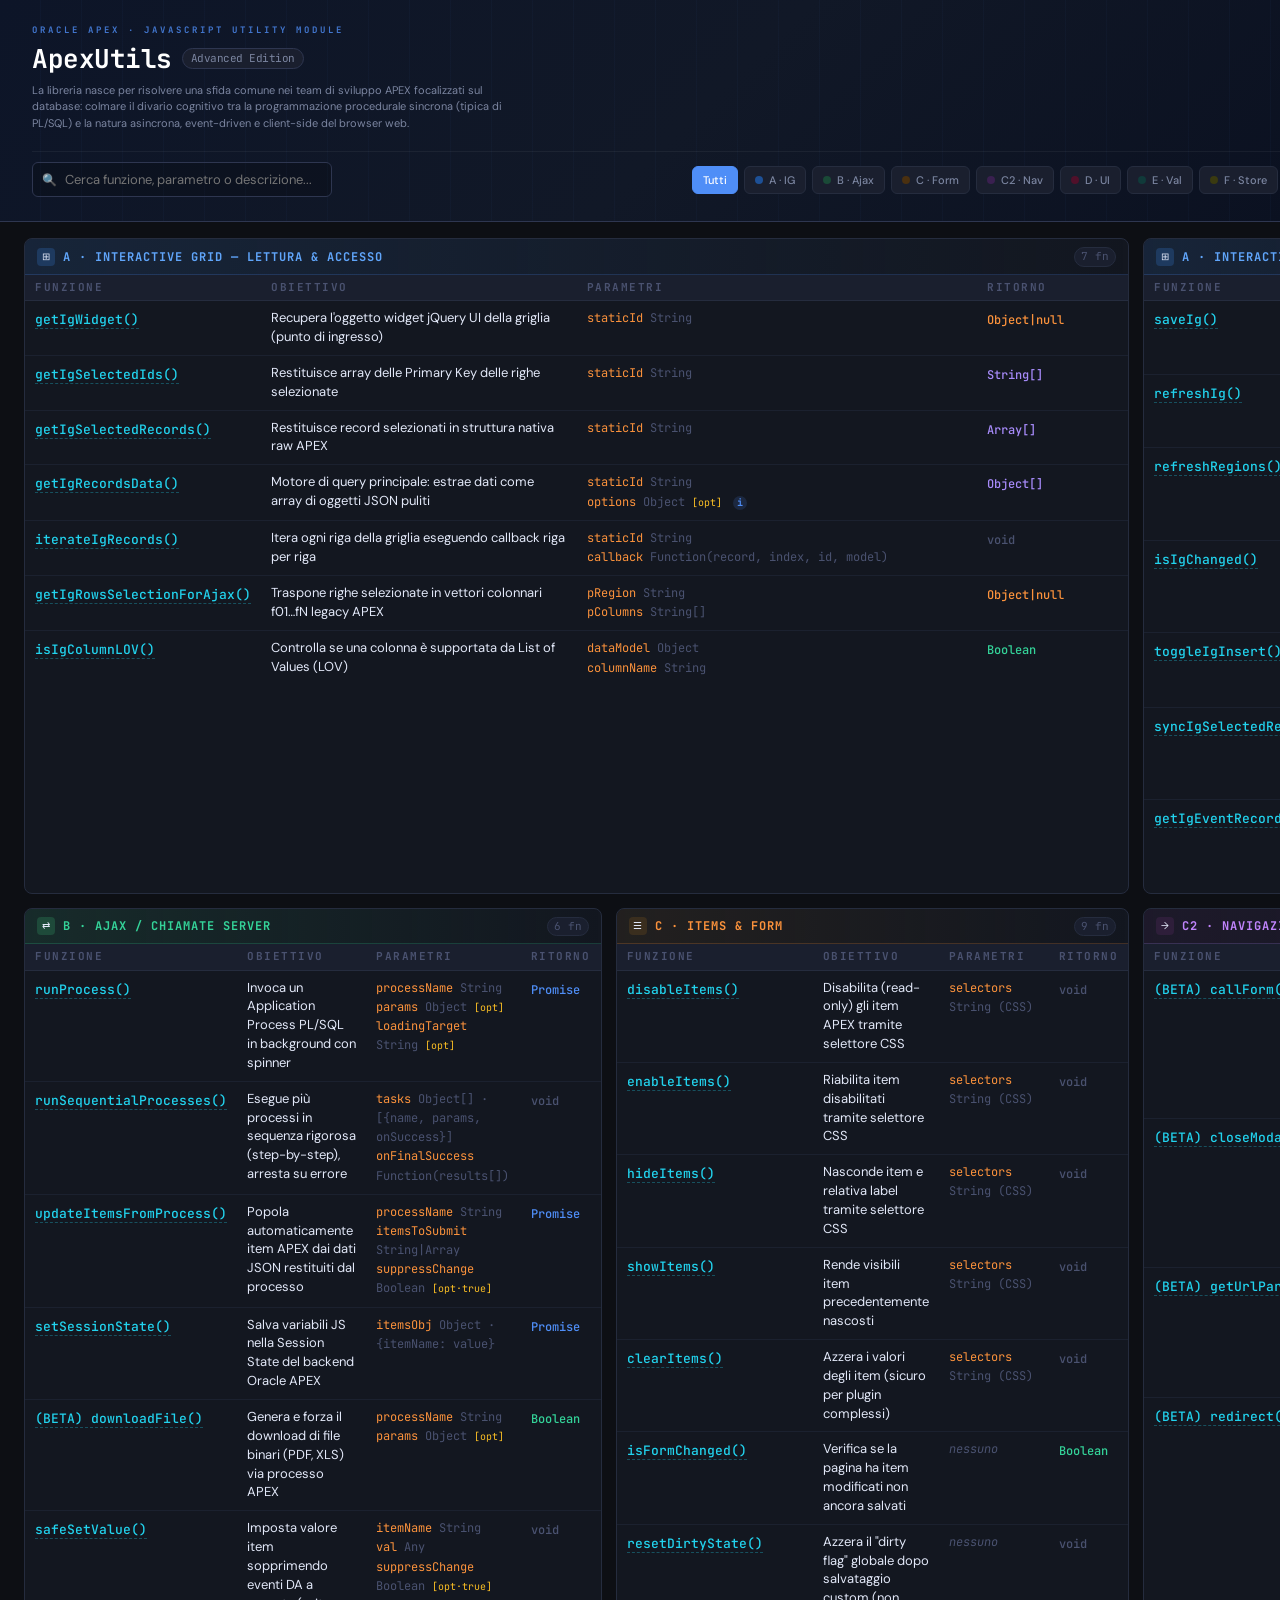
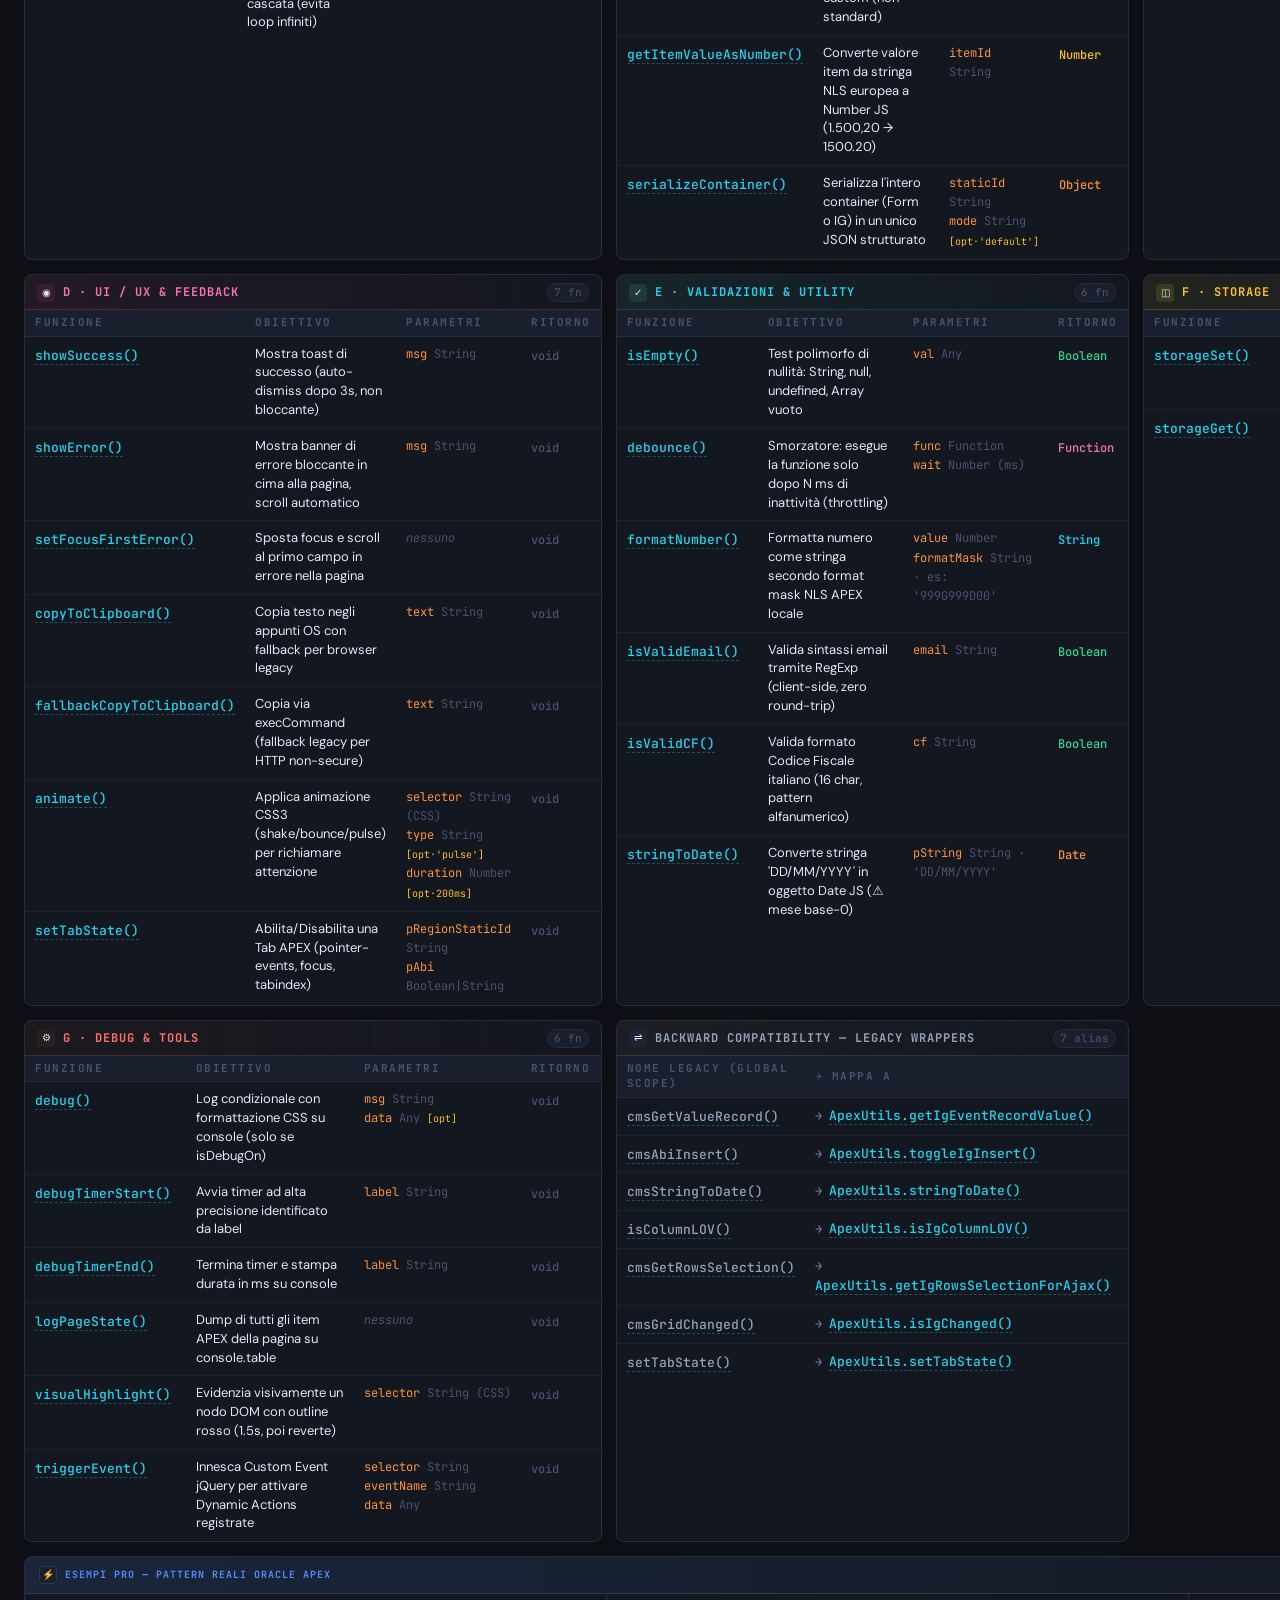
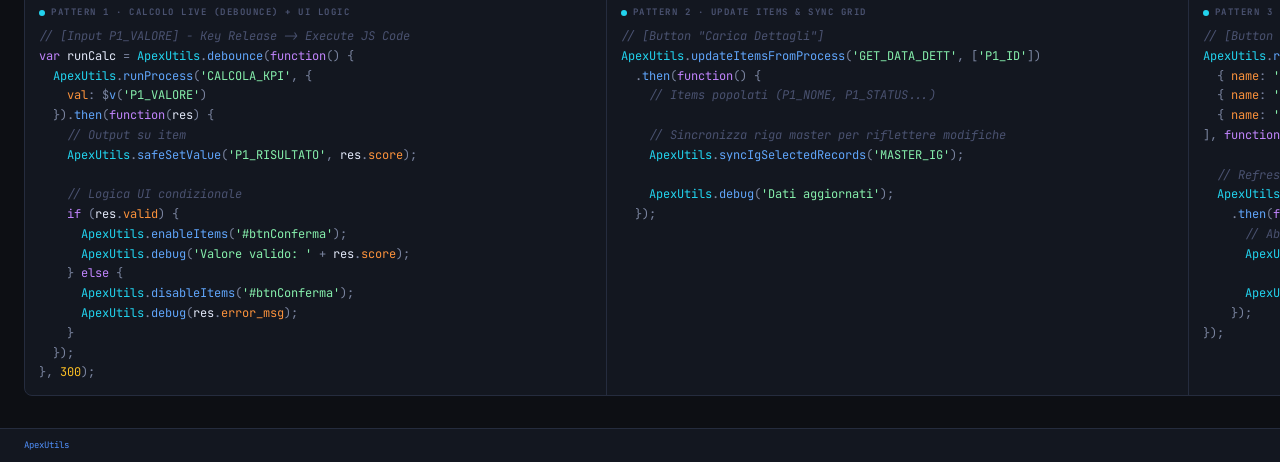
==== index.html @ 7647464e "pubblica" ====
<!doctype html>
<html lang="it">
  <head>
    <meta charset="UTF-8" />
    <meta name="viewport" content="width=device-width, initial-scale=1.0" />
    <title>ApexUtils — Developer Cheat Sheet</title>
    <link href="https://fonts.googleapis.com/css2?family=JetBrains+Mono:wght@300;400;500;700&family=DM+Sans:wght@300;400;500;700&display=swap" rel="stylesheet" />
    <link rel="stylesheet" href="ApexUtils_CheatSheet.css" />
    <script src="ApexUtils_CheatSheet.js" defer></script>
  </head>
  <body>
    <!-- ── HEADER ──────────────────────────────────────────────────── -->
    <header>
      <div class="header-top">
        <div class="header-left">
          <div class="header-badge">Oracle APEX · JavaScript Utility Module</div>
          <h1>
            ApexUtils
            <span class="ver">Advanced Edition</span>
          </h1>
          <p class="header-desc">
            La libreria nasce per risolvere una sfida comune nei team di sviluppo APEX focalizzati sul database: colmare il divario cognitivo tra la programmazione procedurale sincrona (tipica di PL/SQL) e la natura asincrona, event-driven e
            client-side del browser web.
          </p>
        </div>
      </div>

      <div class="header-controls">
        <div class="search-box">
          <span class="search-icon-symbol">🔍</span>
          <input type="text" id="searchInput" class="search-input" placeholder="Cerca funzione, parametro o descrizione..." />
        </div>

        <div class="section-legend">
          <button type="button" class="legend-item active" data-filter="all">Tutti</button>
          <button type="button" class="legend-item" data-filter="ig">
            <div class="legend-dot" style="background: #1d5096"></div>
            A · IG
          </button>
          <button type="button" class="legend-item" data-filter="ajax">
            <div class="legend-dot" style="background: #1a4a37"></div>
            B · Ajax
          </button>
          <button type="button" class="legend-item" data-filter="form">
            <div class="legend-dot" style="background: #4a3010"></div>
            C · Form
          </button>
          <button type="button" class="legend-item" data-filter="nav">
            <div class="legend-dot" style="background: #3a2050"></div>
            C2 · Nav
          </button>
          <button type="button" class="legend-item" data-filter="ui">
            <div class="legend-dot" style="background: #50102a"></div>
            D · UI
          </button>
          <button type="button" class="legend-item" data-filter="val">
            <div class="legend-dot" style="background: #103a3a"></div>
            E · Val
          </button>
          <button type="button" class="legend-item" data-filter="store">
            <div class="legend-dot" style="background: #3a3a10"></div>
            F · Store
          </button>
          <button type="button" class="legend-item" data-filter="debug">
            <div class="legend-dot" style="background: #3a1515"></div>
            G · Debug
          </button>
        </div>
      </div>
    </header>

    <!-- ── CHEAT SHEET GRID ─────────────────────────────────────────── -->
    <div class="sheet">
      <!-- ──────────────────────────────────────────────────────────── -->
      <!-- SEZIONE A: INTERACTIVE GRID                                  -->
      <!-- ──────────────────────────────────────────────────────────── -->
      <div class="section wide ig">
        <div class="section-header">
          <div class="section-icon">⊞</div>
          <span class="section-title">A · Interactive Grid — Lettura &amp; Accesso</span>
          <span class="section-count">7 fn</span>
        </div>
        <table>
          <thead>
            <tr>
              <th style="width: 18%">Funzione</th>
              <th style="width: 30%">Obiettivo</th>
              <th style="width: 38%">Parametri</th>
              <th style="width: 14%">Ritorno</th>
            </tr>
          </thead>
          <tbody>
            <tr>
              <td><span class="fn">getIgWidget()</span></td>
              <td class="fn-desc">Recupera l'oggetto widget jQuery UI della griglia (punto di ingresso)</td>
              <td class="params"><span class="param-name">staticId</span> <span class="param-type">String</span></td>
              <td><span class="ret ret-obj">Object|null</span></td>
            </tr>
            <tr>
              <td><span class="fn">getIgSelectedIds()</span></td>
              <td class="fn-desc">Restituisce array delle Primary Key delle righe selezionate</td>
              <td class="params"><span class="param-name">staticId</span> <span class="param-type">String</span></td>
              <td><span class="ret ret-arr">String[]</span></td>
            </tr>
            <tr>
              <td><span class="fn">getIgSelectedRecords()</span></td>
              <td class="fn-desc">Restituisce record selezionati in struttura nativa raw APEX</td>
              <td class="params"><span class="param-name">staticId</span> <span class="param-type">String</span></td>
              <td><span class="ret ret-arr">Array[]</span></td>
            </tr>
            <tr>
              <td><span class="fn">getIgRecordsData()</span></td>
              <td class="fn-desc">Motore di query principale: estrae dati come array di oggetti JSON puliti</td>
              <td class="params">
                <span class="param-name">staticId</span> <span class="param-type">String</span><br />
                <span class="param-name">options</span> <span class="param-type">Object</span> <span class="param-opt">[opt]</span>
                <span class="tooltip-trigger">
                  <span class="tooltip-icon">i</span>
                  <div class="tooltip-content">
                    <strong style="color: var(--text); font-size: 11px; display: block; margin-bottom: 6px">Struttura Oggetto Options:</strong>
                    <ul style="list-style: none; margin: 0; padding: 0; color: var(--text-muted); font-size: 11px; line-height: 1.5">
                      <li>• <code style="color: var(--accent-orange)">mode</code>: 'all' | 'selected' | 'modified'</li>
                      <li>• <code style="color: var(--accent-orange)">columns</code>: Array colonne da estrarre</li>
                      <li>• <code style="color: var(--accent-orange)">startIndex</code>: Indice di partenza (solo mode 'all')</li>
                      <li>• <code style="color: var(--accent-orange)">raw</code>: <span style="color: var(--accent-purple)">true</span> per record nativi, <span style="color: var(--accent-purple)">false</span> per oggetti JS</li>
                      <li>• <code style="color: var(--accent-orange)">filter</code>: Funzione di callback per filtro custom</li>
                    </ul>
                  </div>
                </span>
              </td>
              <td><span class="ret ret-arr">Object[]</span></td>
            </tr>
            <tr>
              <td><span class="fn">iterateIgRecords()</span></td>
              <td class="fn-desc">Itera ogni riga della griglia eseguendo callback riga per riga</td>
              <td class="params">
                <span class="param-name">staticId</span> <span class="param-type">String</span><br />
                <span class="param-name">callback</span> <span class="param-type">Function(record, index, id, model)</span>
              </td>
              <td><span class="ret ret-void">void</span></td>
            </tr>
            <tr>
              <td><span class="fn">getIgRowsSelectionForAjax()</span></td>
              <td class="fn-desc">Traspone righe selezionate in vettori colonnari f01…fN legacy APEX</td>
              <td class="params">
                <span class="param-name">pRegion</span> <span class="param-type">String</span><br />
                <span class="param-name">pColumns</span> <span class="param-type">String[]</span>
              </td>
              <td><span class="ret ret-obj">Object|null</span></td>
            </tr>
            <tr>
              <td><span class="fn">isIgColumnLOV()</span></td>
              <td class="fn-desc">Controlla se una colonna è supportata da List of Values (LOV)</td>
              <td class="params">
                <span class="param-name">dataModel</span> <span class="param-type">Object</span><br />
                <span class="param-name">columnName</span> <span class="param-type">String</span>
              </td>
              <td><span class="ret ret-bool">Boolean</span></td>
            </tr>
          </tbody>
        </table>
      </div>

      <!-- IG: Controllo & Stato -->
      <div class="section ig">
        <div class="section-header">
          <div class="section-icon">⊞</div>
          <span class="section-title">A · Interactive Grid — Stato &amp; Controllo</span>
          <span class="section-count">7 fn</span>
        </div>
        <table>
          <thead>
            <tr>
              <th style="width: 26%">Funzione</th>
              <th style="width: 30%">Obiettivo</th>
              <th style="width: 30%">Parametri</th>
              <th style="width: 14%">Ritorno</th>
            </tr>
          </thead>
          <tbody>
            <tr>
              <td><span class="fn">saveIg()</span></td>
              <td class="fn-desc">Forza il salvataggio nativo (COMMIT) della griglia verso il DB</td>
              <td class="params"><span class="param-name">staticId</span> <span class="param-type">String</span></td>
              <td><span class="ret ret-void">void</span></td>
            </tr>
            <tr>
              <td><span class="fn">refreshIg()</span></td>
              <td class="fn-desc">Invalida cache e forza requery dal database per una IG</td>
              <td class="params"><span class="param-name">staticId</span> <span class="param-type">String</span></td>
              <td><span class="ret ret-void">void</span></td>
            </tr>
            <tr>
              <td><span class="fn">refreshRegions()</span></td>
              <td class="fn-desc">Aggiorna più regioni con delay scaglionato (200ms) tramite Promise</td>
              <td class="params"><span class="param-name">idArray</span> <span class="param-type">String[]</span></td>
              <td><span class="ret ret-promise">Promise</span></td>
            </tr>
            <tr>
              <td><span class="fn">isIgChanged()</span></td>
              <td class="fn-desc">Verifica se esistono modifiche DML non salvate nella cache locale</td>
              <td class="params"><span class="param-name">pRegion</span> <span class="param-type">String</span></td>
              <td><span class="ret ret-bool">Boolean</span></td>
            </tr>
            <tr>
              <td><span class="fn">toggleIgInsert()</span></td>
              <td class="fn-desc">Abilita/Disabilita i privilegi di inserimento righe a runtime</td>
              <td class="params">
                <span class="param-name">pRegion</span> <span class="param-type">String</span><br />
                <span class="param-name">pAbi</span> <span class="param-type">Boolean|String</span><br />
                <span class="param-name">pTree</span> <span class="param-type">Boolean</span> <span class="param-opt">[opt]</span>
              </td>
              <td><span class="ret ret-void">void</span></td>
            </tr>
            <tr>
              <td><span class="fn">syncIgSelectedRecords()</span></td>
              <td class="fn-desc">Risincronizza chirurgicamente record selezionati dal DB senza full refresh</td>
              <td class="params">
                <span class="param-name">staticId</span> <span class="param-type">String</span><br />
                <span class="param-name">pRecords</span> <span class="param-type">Array</span> <span class="param-opt">[opt]</span>
              </td>
              <td><span class="ret ret-void">void</span></td>
            </tr>
            <tr>
              <td><span class="fn">getIgEventRecordValue()</span></td>
              <td class="fn-desc">Estrae valore scalare sicuro da evento IG, gestendo LOV e null</td>
              <td class="params">
                <span class="param-name">pThis</span> <span class="param-type">Object</span><br />
                <span class="param-name">pColumn</span> <span class="param-type">String</span><br />
                <span class="param-name">pOnlyCode</span> <span class="param-type">Boolean</span> <span class="param-opt">[opt·true]</span>
              </td>
              <td><span class="ret ret-str">String</span></td>
            </tr>
          </tbody>
        </table>
      </div>

      <!-- ──────────────────────────────────────────────────────────── -->
      <!-- SEZIONE B: AJAX / SERVER                                     -->
      <!-- ──────────────────────────────────────────────────────────── -->
      <div class="section ajax">
        <div class="section-header">
          <div class="section-icon">⇄</div>
          <span class="section-title">B · AJAX / Chiamate Server</span>
          <span class="section-count">6 fn</span>
        </div>
        <table>
          <thead>
            <tr>
              <th style="width: 26%">Funzione</th>
              <th style="width: 30%">Obiettivo</th>
              <th style="width: 30%">Parametri</th>
              <th style="width: 14%">Ritorno</th>
            </tr>
          </thead>
          <tbody>
            <tr>
              <td><span class="fn">runProcess()</span></td>
              <td class="fn-desc">Invoca un Application Process PL/SQL in background con spinner</td>
              <td class="params">
                <span class="param-name">processName</span> <span class="param-type">String</span><br />
                <span class="param-name">params</span> <span class="param-type">Object</span> <span class="param-opt">[opt]</span><br />
                <span class="param-name">loadingTarget</span> <span class="param-type">String</span> <span class="param-opt">[opt]</span>
              </td>
              <td><span class="ret ret-promise">Promise</span></td>
            </tr>
            <tr>
              <td><span class="fn">runSequentialProcesses()</span></td>
              <td class="fn-desc">Esegue più processi in sequenza rigorosa (step-by-step), arresta su errore</td>
              <td class="params">
                <span class="param-name">tasks</span> <span class="param-type">Object[]</span> <span class="param-type">· [{name, params, onSuccess}]</span><br />
                <span class="param-name">onFinalSuccess</span> <span class="param-type">Function(results[])</span>
              </td>
              <td><span class="ret ret-void">void</span></td>
            </tr>
            <tr>
              <td><span class="fn">updateItemsFromProcess()</span></td>
              <td class="fn-desc">Popola automaticamente item APEX dai dati JSON restituiti dal processo</td>
              <td class="params">
                <span class="param-name">processName</span> <span class="param-type">String</span><br />
                <span class="param-name">itemsToSubmit</span> <span class="param-type">String|Array</span><br />
                <span class="param-name">suppressChange</span> <span class="param-type">Boolean</span> <span class="param-opt">[opt·true]</span>
              </td>
              <td><span class="ret ret-promise">Promise</span></td>
            </tr>
            <tr>
              <td><span class="fn">setSessionState()</span></td>
              <td class="fn-desc">Salva variabili JS nella Session State del backend Oracle APEX</td>
              <td class="params"><span class="param-name">itemsObj</span> <span class="param-type">Object</span> <span class="param-type">· {itemName: value}</span></td>
              <td><span class="ret ret-promise">Promise</span></td>
            </tr>
            <tr>
              <td><span class="fn">(BETA) downloadFile()</span></td>
              <td class="fn-desc">Genera e forza il download di file binari (PDF, XLS) via processo APEX</td>
              <td class="params">
                <span class="param-name">processName</span> <span class="param-type">String</span><br />
                <span class="param-name">params</span> <span class="param-type">Object</span> <span class="param-opt">[opt]</span>
              </td>
              <td><span class="ret ret-bool">Boolean</span></td>
            </tr>
            <tr>
              <td><span class="fn">safeSetValue()</span></td>
              <td class="fn-desc">Imposta valore item sopprimendo eventi DA a cascata (evita loop infiniti)</td>
              <td class="params">
                <span class="param-name">itemName</span> <span class="param-type">String</span><br />
                <span class="param-name">val</span> <span class="param-type">Any</span><br />
                <span class="param-name">suppressChange</span> <span class="param-type">Boolean</span> <span class="param-opt">[opt·true]</span>
              </td>
              <td><span class="ret ret-void">void</span></td>
            </tr>
          </tbody>
        </table>
      </div>

      <!-- ──────────────────────────────────────────────────────────── -->
      <!-- SEZIONE C: ITEMS & FORM                                      -->
      <!-- ──────────────────────────────────────────────────────────── -->
      <div class="section form">
        <div class="section-header">
          <div class="section-icon">☰</div>
          <span class="section-title">C · Items &amp; Form</span>
          <span class="section-count">9 fn</span>
        </div>
        <table>
          <thead>
            <tr>
              <th style="width: 28%">Funzione</th>
              <th style="width: 30%">Obiettivo</th>
              <th style="width: 30%">Parametri</th>
              <th style="width: 12%">Ritorno</th>
            </tr>
          </thead>
          <tbody>
            <tr>
              <td><span class="fn">disableItems()</span></td>
              <td class="fn-desc">Disabilita (read-only) gli item APEX tramite selettore CSS</td>
              <td class="params"><span class="param-name">selectors</span> <span class="param-type">String (CSS)</span></td>
              <td><span class="ret ret-void">void</span></td>
            </tr>
            <tr>
              <td><span class="fn">enableItems()</span></td>
              <td class="fn-desc">Riabilita item disabilitati tramite selettore CSS</td>
              <td class="params"><span class="param-name">selectors</span> <span class="param-type">String (CSS)</span></td>
              <td><span class="ret ret-void">void</span></td>
            </tr>
            <tr>
              <td><span class="fn">hideItems()</span></td>
              <td class="fn-desc">Nasconde item e relativa label tramite selettore CSS</td>
              <td class="params"><span class="param-name">selectors</span> <span class="param-type">String (CSS)</span></td>
              <td><span class="ret ret-void">void</span></td>
            </tr>
            <tr>
              <td><span class="fn">showItems()</span></td>
              <td class="fn-desc">Rende visibili item precedentemente nascosti</td>
              <td class="params"><span class="param-name">selectors</span> <span class="param-type">String (CSS)</span></td>
              <td><span class="ret ret-void">void</span></td>
            </tr>
            <tr>
              <td><span class="fn">clearItems()</span></td>
              <td class="fn-desc">Azzera i valori degli item (sicuro per plugin complessi)</td>
              <td class="params"><span class="param-name">selectors</span> <span class="param-type">String (CSS)</span></td>
              <td><span class="ret ret-void">void</span></td>
            </tr>
            <tr>
              <td><span class="fn">isFormChanged()</span></td>
              <td class="fn-desc">Verifica se la pagina ha item modificati non ancora salvati</td>
              <td class="params"><em style="color: var(--text-dim)">nessuno</em></td>
              <td><span class="ret ret-bool">Boolean</span></td>
            </tr>
            <tr>
              <td><span class="fn">resetDirtyState()</span></td>
              <td class="fn-desc">Azzera il "dirty flag" globale dopo salvataggio custom (non standard)</td>
              <td class="params"><em style="color: var(--text-dim)">nessuno</em></td>
              <td><span class="ret ret-void">void</span></td>
            </tr>
            <tr>
              <td><span class="fn">getItemValueAsNumber()</span></td>
              <td class="fn-desc">Converte valore item da stringa NLS europea a Number JS (1.500,20 → 1500.20)</td>
              <td class="params"><span class="param-name">itemId</span> <span class="param-type">String</span></td>
              <td><span class="ret ret-num">Number</span></td>
            </tr>
            <tr>
              <td><span class="fn">serializeContainer()</span></td>
              <td class="fn-desc">Serializza l'intero container (Form o IG) in un unico JSON strutturato</td>
              <td class="params">
                <span class="param-name">staticId</span> <span class="param-type">String</span><br />
                <span class="param-name">mode</span> <span class="param-type">String</span> <span class="param-opt">[opt·'default']</span>
              </td>
              <td><span class="ret ret-obj">Object</span></td>
            </tr>
          </tbody>
        </table>
      </div>

      <!-- ──────────────────────────────────────────────────────────── -->
      <!-- SEZIONE C2: NAVIGAZIONE                                      -->
      <!-- ──────────────────────────────────────────────────────────── -->
      <div class="section nav">
        <div class="section-header">
          <div class="section-icon">→</div>
          <span class="section-title">C2 · Navigazione</span>
          <span class="section-count">4 fn</span>
        </div>
        <table>
          <thead>
            <tr>
              <th style="width: 28%">Funzione</th>
              <th style="width: 30%">Obiettivo</th>
              <th style="width: 30%">Parametri</th>
              <th style="width: 12%">Ritorno</th>
            </tr>
          </thead>
          <tbody>
            <tr>
              <td><span class="fn">(BETA) callForm()</span></td>
              <td class="fn-desc">Reindirizza verso una pagina APEX o URL esterno (stessa tab o nuova)</td>
              <td class="params">
                <span class="param-name">url</span> <span class="param-type">String</span><br />
                <span class="param-name">mode</span> <span class="param-type">'same'|'new'</span> <span class="param-opt">[opt·'same']</span>
              </td>
              <td><span class="ret ret-void">void</span></td>
            </tr>
            <tr>
              <td><span class="fn">(BETA) closeModalAndRefresh()</span></td>
              <td class="fn-desc">Chiude dialog modale e aggiorna la regione nella finestra padre</td>
              <td class="params">
                <span class="param-name">regionStaticIdToRefresh</span> <span class="param-type">String</span> <span class="param-opt">[opt]</span><br />
                <span class="param-name">returnValue</span> <span class="param-type">Object</span> <span class="param-opt">[opt]</span>
              </td>
              <td><span class="ret ret-void">void</span></td>
            </tr>
            <tr>
              <td><span class="fn">(BETA) getUrlParam()</span></td>
              <td class="fn-desc">Legge un parametro querystring dall'URL corrente del browser</td>
              <td class="params"><span class="param-name">paramName</span> <span class="param-type">String</span></td>
              <td><span class="ret ret-str">String|null</span></td>
            </tr>
            <tr>
              <td><span class="fn">(BETA) redirect()</span></td>
              <td class="fn-desc">Cambio netto di URL: sostituisce l'intera pagina corrente</td>
              <td class="params"><span class="param-name">url</span> <span class="param-type">String</span></td>
              <td><span class="ret ret-void">void</span></td>
            </tr>
          </tbody>
        </table>
      </div>

      <!-- ──────────────────────────────────────────────────────────── -->
      <!-- SEZIONE D: UI / UX & FEEDBACK                               -->
      <!-- ──────────────────────────────────────────────────────────── -->
      <div class="section ui">
        <div class="section-header">
          <div class="section-icon">◉</div>
          <span class="section-title">D · UI / UX &amp; Feedback</span>
          <span class="section-count">7 fn</span>
        </div>
        <table>
          <thead>
            <tr>
              <th style="width: 28%">Funzione</th>
              <th style="width: 30%">Obiettivo</th>
              <th style="width: 30%">Parametri</th>
              <th style="width: 12%">Ritorno</th>
            </tr>
          </thead>
          <tbody>
            <tr>
              <td><span class="fn">showSuccess()</span></td>
              <td class="fn-desc">Mostra toast di successo (auto-dismiss dopo 3s, non bloccante)</td>
              <td class="params"><span class="param-name">msg</span> <span class="param-type">String</span></td>
              <td><span class="ret ret-void">void</span></td>
            </tr>
            <tr>
              <td><span class="fn">showError()</span></td>
              <td class="fn-desc">Mostra banner di errore bloccante in cima alla pagina, scroll automatico</td>
              <td class="params"><span class="param-name">msg</span> <span class="param-type">String</span></td>
              <td><span class="ret ret-void">void</span></td>
            </tr>
            <tr>
              <td><span class="fn">setFocusFirstError()</span></td>
              <td class="fn-desc">Sposta focus e scroll al primo campo in errore nella pagina</td>
              <td class="params"><em style="color: var(--text-dim)">nessuno</em></td>
              <td><span class="ret ret-void">void</span></td>
            </tr>
            <tr>
              <td><span class="fn">copyToClipboard()</span></td>
              <td class="fn-desc">Copia testo negli appunti OS con fallback per browser legacy</td>
              <td class="params"><span class="param-name">text</span> <span class="param-type">String</span></td>
              <td><span class="ret ret-void">void</span></td>
            </tr>
            <tr>
              <td><span class="fn">fallbackCopyToClipboard()</span></td>
              <td class="fn-desc">Copia via execCommand (fallback legacy per HTTP non-secure)</td>
              <td class="params"><span class="param-name">text</span> <span class="param-type">String</span></td>
              <td><span class="ret ret-void">void</span></td>
            </tr>
            <tr>
              <td><span class="fn">animate()</span></td>
              <td class="fn-desc">Applica animazione CSS3 (shake/bounce/pulse) per richiamare attenzione</td>
              <td class="params">
                <span class="param-name">selector</span> <span class="param-type">String (CSS)</span><br />
                <span class="param-name">type</span> <span class="param-type">String</span> <span class="param-opt">[opt·'pulse']</span><br />
                <span class="param-name">duration</span> <span class="param-type">Number</span> <span class="param-opt">[opt·200ms]</span>
              </td>
              <td><span class="ret ret-void">void</span></td>
            </tr>
            <tr>
              <td><span class="fn">setTabState()</span></td>
              <td class="fn-desc">Abilita/Disabilita una Tab APEX (pointer-events, focus, tabindex)</td>
              <td class="params">
                <span class="param-name">pRegionStaticId</span> <span class="param-type">String</span><br />
                <span class="param-name">pAbi</span> <span class="param-type">Boolean|String</span>
              </td>
              <td><span class="ret ret-void">void</span></td>
            </tr>
          </tbody>
        </table>
      </div>

      <!-- ──────────────────────────────────────────────────────────── -->
      <!-- SEZIONE E: VALIDAZIONI & UTILITY                             -->
      <!-- ──────────────────────────────────────────────────────────── -->
      <div class="section val">
        <div class="section-header">
          <div class="section-icon">✓</div>
          <span class="section-title">E · Validazioni &amp; Utility</span>
          <span class="section-count">6 fn</span>
        </div>
        <table>
          <thead>
            <tr>
              <th style="width: 28%">Funzione</th>
              <th style="width: 30%">Obiettivo</th>
              <th style="width: 30%">Parametri</th>
              <th style="width: 12%">Ritorno</th>
            </tr>
          </thead>
          <tbody>
            <tr>
              <td><span class="fn">isEmpty()</span></td>
              <td class="fn-desc">Test polimorfo di nullità: String, null, undefined, Array vuoto</td>
              <td class="params"><span class="param-name">val</span> <span class="param-type">Any</span></td>
              <td><span class="ret ret-bool">Boolean</span></td>
            </tr>
            <tr>
              <td><span class="fn">debounce()</span></td>
              <td class="fn-desc">Smorzatore: esegue la funzione solo dopo N ms di inattività (throttling)</td>
              <td class="params">
                <span class="param-name">func</span> <span class="param-type">Function</span><br />
                <span class="param-name">wait</span> <span class="param-type">Number (ms)</span>
              </td>
              <td><span class="ret ret-fn">Function</span></td>
            </tr>
            <tr>
              <td><span class="fn">formatNumber()</span></td>
              <td class="fn-desc">Formatta numero come stringa secondo format mask NLS APEX locale</td>
              <td class="params">
                <span class="param-name">value</span> <span class="param-type">Number</span><br />
                <span class="param-name">formatMask</span> <span class="param-type">String</span> <span class="param-type">· es: '999G999D00'</span>
              </td>
              <td><span class="ret ret-str">String</span></td>
            </tr>
            <tr>
              <td><span class="fn">isValidEmail()</span></td>
              <td class="fn-desc">Valida sintassi email tramite RegExp (client-side, zero round-trip)</td>
              <td class="params"><span class="param-name">email</span> <span class="param-type">String</span></td>
              <td><span class="ret ret-bool">Boolean</span></td>
            </tr>
            <tr>
              <td><span class="fn">isValidCF()</span></td>
              <td class="fn-desc">Valida formato Codice Fiscale italiano (16 char, pattern alfanumerico)</td>
              <td class="params"><span class="param-name">cf</span> <span class="param-type">String</span></td>
              <td><span class="ret ret-bool">Boolean</span></td>
            </tr>
            <tr>
              <td><span class="fn">stringToDate()</span></td>
              <td class="fn-desc">Converte stringa 'DD/MM/YYYY' in oggetto Date JS (⚠ mese base-0)</td>
              <td class="params"><span class="param-name">pString</span> <span class="param-type">String</span> <span class="param-type">· 'DD/MM/YYYY'</span></td>
              <td><span class="ret ret-obj">Date</span></td>
            </tr>
          </tbody>
        </table>
      </div>

      <!-- ──────────────────────────────────────────────────────────── -->
      <!-- SEZIONE F: STORAGE + G: DEBUG                               -->
      <!-- ──────────────────────────────────────────────────────────── -->
      <div class="section store">
        <div class="section-header">
          <div class="section-icon">◫</div>
          <span class="section-title">F · Storage (LocalStorage)</span>
          <span class="section-count">2 fn</span>
        </div>
        <table>
          <thead>
            <tr>
              <th style="width: 28%">Funzione</th>
              <th style="width: 30%">Obiettivo</th>
              <th style="width: 30%">Parametri</th>
              <th style="width: 12%">Ritorno</th>
            </tr>
          </thead>
          <tbody>
            <tr>
              <td><span class="fn">storageSet()</span></td>
              <td class="fn-desc">Salva dato in LocalStorage con namespace per app APEX (JSON.stringify)</td>
              <td class="params">
                <span class="param-name">key</span> <span class="param-type">String</span><br />
                <span class="param-name">value</span> <span class="param-type">Any</span>
              </td>
              <td><span class="ret ret-bool">Boolean</span></td>
            </tr>
            <tr>
              <td><span class="fn">storageGet()</span></td>
              <td class="fn-desc">Recupera dato da LocalStorage (JSON.parse), ritorna null se assente</td>
              <td class="params"><span class="param-name">key</span> <span class="param-type">String</span></td>
              <td><span class="ret ret-obj">Any|null</span></td>
            </tr>
          </tbody>
        </table>
      </div>

      <div class="section debug">
        <div class="section-header">
          <div class="section-icon">⚙</div>
          <span class="section-title">G · Debug &amp; Tools</span>
          <span class="section-count">6 fn</span>
        </div>
        <table>
          <thead>
            <tr>
              <th style="width: 28%">Funzione</th>
              <th style="width: 30%">Obiettivo</th>
              <th style="width: 30%">Parametri</th>
              <th style="width: 12%">Ritorno</th>
            </tr>
          </thead>
          <tbody>
            <tr>
              <td><span class="fn">debug()</span></td>
              <td class="fn-desc">Log condizionale con formattazione CSS su console (solo se isDebugOn)</td>
              <td class="params">
                <span class="param-name">msg</span> <span class="param-type">String</span><br />
                <span class="param-name">data</span> <span class="param-type">Any</span> <span class="param-opt">[opt]</span>
              </td>
              <td><span class="ret ret-void">void</span></td>
            </tr>
            <tr>
              <td><span class="fn">debugTimerStart()</span></td>
              <td class="fn-desc">Avvia timer ad alta precisione identificato da label</td>
              <td class="params"><span class="param-name">label</span> <span class="param-type">String</span></td>
              <td><span class="ret ret-void">void</span></td>
            </tr>
            <tr>
              <td><span class="fn">debugTimerEnd()</span></td>
              <td class="fn-desc">Termina timer e stampa durata in ms su console</td>
              <td class="params"><span class="param-name">label</span> <span class="param-type">String</span></td>
              <td><span class="ret ret-void">void</span></td>
            </tr>
            <tr>
              <td><span class="fn">logPageState()</span></td>
              <td class="fn-desc">Dump di tutti gli item APEX della pagina su console.table</td>
              <td class="params"><em style="color: var(--text-dim)">nessuno</em></td>
              <td><span class="ret ret-void">void</span></td>
            </tr>
            <tr>
              <td><span class="fn">visualHighlight()</span></td>
              <td class="fn-desc">Evidenzia visivamente un nodo DOM con outline rosso (1.5s, poi reverte)</td>
              <td class="params"><span class="param-name">selector</span> <span class="param-type">String (CSS)</span></td>
              <td><span class="ret ret-void">void</span></td>
            </tr>
            <tr>
              <td><span class="fn">triggerEvent()</span></td>
              <td class="fn-desc">Innesca Custom Event jQuery per attivare Dynamic Actions registrate</td>
              <td class="params">
                <span class="param-name">selector</span> <span class="param-type">String</span><br />
                <span class="param-name">eventName</span> <span class="param-type">String</span><br />
                <span class="param-name">data</span> <span class="param-type">Any</span>
              </td>
              <td><span class="ret ret-void">void</span></td>
            </tr>
          </tbody>
        </table>
      </div>

      <!-- ──────────────────────────────────────────────────────────── -->
      <!-- BACKWARD COMPATIBILITY WRAPPERS                             -->
      <!-- ──────────────────────────────────────────────────────────── -->
      <div class="section compat">
        <div class="section-header">
          <div class="section-icon">⇌</div>
          <span class="section-title">Backward Compatibility — Legacy Wrappers</span>
          <span class="section-count">7 alias</span>
        </div>
        <table>
          <thead>
            <tr>
              <th style="width: 36%">Nome Legacy (Global Scope)</th>
              <th>→ Mappa a</th>
            </tr>
          </thead>
          <tbody>
            <tr>
              <td><span class="fn" style="color: #94a3b8">cmsGetValueRecord()</span></td>
              <td class="params">→ <span class="fn">ApexUtils.getIgEventRecordValue()</span></td>
            </tr>
            <tr>
              <td><span class="fn" style="color: #94a3b8">cmsAbiInsert()</span></td>
              <td class="params">→ <span class="fn">ApexUtils.toggleIgInsert()</span></td>
            </tr>
            <tr>
              <td><span class="fn" style="color: #94a3b8">cmsStringToDate()</span></td>
              <td class="params">→ <span class="fn">ApexUtils.stringToDate()</span></td>
            </tr>
            <tr>
              <td><span class="fn" style="color: #94a3b8">isColumnLOV()</span></td>
              <td class="params">→ <span class="fn">ApexUtils.isIgColumnLOV()</span></td>
            </tr>
            <tr>
              <td><span class="fn" style="color: #94a3b8">cmsGetRowsSelection()</span></td>
              <td class="params">→ <span class="fn">ApexUtils.getIgRowsSelectionForAjax()</span></td>
            </tr>
            <tr>
              <td><span class="fn" style="color: #94a3b8">cmsGridChanged()</span></td>
              <td class="params">→ <span class="fn">ApexUtils.isIgChanged()</span></td>
            </tr>
            <tr>
              <td><span class="fn" style="color: #94a3b8">setTabState()</span></td>
              <td class="params">→ <span class="fn">ApexUtils.setTabState()</span></td>
            </tr>
          </tbody>
        </table>
      </div>

      <!-- ──────────────────────────────────────────────────────────── -->
      <!-- ESEMPI PRO                                                   -->
      <!-- ──────────────────────────────────────────────────────────── -->
      <div class="examples-section">
        <div class="examples-header">
          <div class="section-icon" style="background: #1a1f2e; border: 1px solid #2e3650">⚡</div>
          <span class="examples-title">Esempi Pro — Pattern Reali Oracle APEX</span>
        </div>
        <div class="examples-body">
          <div class="example-block">
            <div class="example-label">Pattern 1 · Calcolo Live (Debounce) + UI Logic</div>
            <pre><span class="cmt">// [Input P1_VALORE] - Key Release -> Execute JS Code</span>
<span class="kw">var</span> <span class="var-c">runCalc</span> = <span class="fn-c">ApexUtils</span>.<span class="method">debounce</span>(<span class="kw">function</span>() {
  <span class="fn-c">ApexUtils</span>.<span class="method">runProcess</span>(<span class="str">'CALCOLA_KPI'</span>, {
    <span class="prop">val</span>: $<span class="method">v</span>(<span class="str">'P1_VALORE'</span>)
  }).<span class="method">then</span>(<span class="kw">function</span>(<span class="var-c">res</span>) {
    <span class="cmt">// Output su item</span>
    <span class="fn-c">ApexUtils</span>.<span class="method">safeSetValue</span>(<span class="str">'P1_RISULTATO'</span>, <span class="var-c">res</span>.<span class="prop">score</span>);

    <span class="cmt">// Logica UI condizionale</span>
    <span class="kw">if</span> (<span class="var-c">res</span>.<span class="prop">valid</span>) {
      <span class="fn-c">ApexUtils</span>.<span class="method">enableItems</span>(<span class="str">'#btnConferma'</span>);
      <span class="fn-c">ApexUtils</span>.<span class="method">debug</span>(<span class="str">'Valore valido: '</span> + <span class="var-c">res</span>.<span class="prop">score</span>);
    } <span class="kw">else</span> {
      <span class="fn-c">ApexUtils</span>.<span class="method">disableItems</span>(<span class="str">'#btnConferma'</span>);
      <span class="fn-c">ApexUtils</span>.<span class="method">debug</span>(<span class="var-c">res</span>.<span class="prop">error_msg</span>);
    }
  });
}, <span class="num">300</span>);
</pre>
          </div>

          <div class="example-block">
            <div class="example-label">Pattern 2 · Update Items & Sync Grid</div>
            <pre><span class="cmt">// [Button "Carica Dettagli"]</span>
<span class="fn-c">ApexUtils</span>.<span class="method">updateItemsFromProcess</span>(<span class="str">'GET_DATA_DETT'</span>, [<span class="str">'P1_ID'</span>])
  .<span class="method">then</span>(<span class="kw">function</span>() {
    <span class="cmt">// Items popolati (P1_NOME, P1_STATUS...)</span>

    <span class="cmt">// Sincronizza riga master per riflettere modifiche</span>
    <span class="fn-c">ApexUtils</span>.<span class="method">syncIgSelectedRecords</span>(<span class="str">'MASTER_IG'</span>);

    <span class="fn-c">ApexUtils</span>.<span class="method">debug</span>(<span class="str">'Dati aggiornati'</span>);
  });</pre>
          </div>

          <div class="example-block">
            <div class="example-label">Pattern 3 · Workflow Sequenziale + Refresh UI</div>
            <pre><span class="cmt">// [Button "Esegui Chiusura"]</span>
<span class="fn-c">ApexUtils</span>.<span class="method">runSequentialProcesses</span>([
  { <span class="prop">name</span>: <span class="str">'STEP_1_VALIDA'</span> },
  { <span class="prop">name</span>: <span class="str">'STEP_2_CALCOLA'</span> },
  { <span class="prop">name</span>: <span class="str">'STEP_3_ARCHIVIA'</span> }
], <span class="kw">function</span>(<span class="var-c">results</span>) {

  <span class="cmt">// Refresh parallelo dashboard</span>
  <span class="fn-c">ApexUtils</span>.<span class="method">refreshRegions</span>([<span class="str">'GRID_LOG'</span>, <span class="str">'CHART_STATS'</span>])
    .<span class="method">then</span>(<span class="kw">function</span>() {
      <span class="cmt">// Abilita e switch su Tab Report</span>
      <span class="fn-c">ApexUtils</span>.<span class="method">setTabState</span>(<span class="str">'TAB_REPORT'</span>, <span class="kw">true</span>);
      
      <span class="fn-c">ApexUtils</span>.<span class="method">debug</span>(<span class="str">'Chiusura completata!'</span>);
    });
});</pre>
          </div>
        </div>
      </div>
    </div>
    <!-- end .sheet -->

    <!-- ── FOOTER ──────────────────────────────────────────────────── -->
    <footer>
      <span class="footer-note"> <span>ApexUtils</span></span>
    </footer>

    <!-- ── SNIPPET MODAL ───────────────────────────────────────────── -->
    <div id="snippetModal" class="modal-overlay">
      <div class="modal-container">
        <div class="modal-header">
          <span class="modal-title">Esempio di utilizzo</span>
          <button class="modal-close" id="closeModal">×</button>
        </div>
        <div class="modal-body" id="modalBody"></div>
      </div>
    </div>

    <button type="button" id="back-to-top" title="Torna su">
      <svg xmlns="http://www.w3.org/2000/svg" width="18" height="18" viewBox="0 0 24 24" fill="none" stroke="currentColor" stroke-width="3" stroke-linecap="round" stroke-linejoin="round">
        <path d="M12 19V5"></path>
        <polyline points="5 12 12 5 19 12"></polyline>
      </svg>
    </button>
  </body>
</html>
---- ApexUtils_CheatSheet.css ----
:root {
  --bg: #0d0f14;
  --surface: #131720;
  --surface2: #1a1f2e;
  --border: #252c3e;
  --border2: #2e3650;
  --text: #e2e8f8;
  --text-muted: #7b85a0;
  --text-dim: #4a5270;
  --accent-blue: #4f8ef7;
  --accent-cyan: #22d3ee;
  --accent-green: #34d399;
  --accent-orange: #fb923c;
  --accent-pink: #f472b6;
  --accent-yellow: #fbbf24;
  --accent-purple: #a78bfa;
  --tag-ig: #1e3a5f;
  --tag-ig-text: #60a5fa;
  --tag-ajax: #1e4a3a;
  --tag-ajax-text: #34d399;
  --tag-form: #3a2e1e;
  --tag-form-text: #fb923c;
  --tag-nav: #2e1e3a;
  --tag-nav-text: #c084fc;
  --tag-ui: #3a1e2e;
  --tag-ui-text: #f472b6;
  --tag-val: #1e3a3a;
  --tag-val-text: #22d3ee;
  --tag-store: #3a3a1e;
  --tag-store-text: #fbbf24;
  --tag-debug: #2a1e1e;
  --tag-debug-text: #f87171;
}

* {
  box-sizing: border-box;
  margin: 0;
  padding: 0;
}

body {
  background: var(--bg);
  color: var(--text);
  font-family: 'DM Sans', sans-serif;
  font-size: 14px;
  line-height: 1.4;
  min-width: 1400px;
}

/* ── HEADER ────────────────────────────────────── */
header {
  background: linear-gradient(135deg, #0d1528 0%, #111827 50%, #0a1020 100%);
  border-bottom: 1px solid var(--border2);
  padding: 24px 32px;
  display: flex;
  flex-direction: column;
  align-items: stretch;
  justify-content: space-between;
  position: relative;
  overflow: hidden;
  gap: 20px;
}
header::before {
  content: '';
  position: absolute;
  top: 0;
  left: 0;
  right: 0;
  bottom: 0;
  background: repeating-linear-gradient(90deg, transparent, transparent 40px, rgba(79, 142, 247, 0.03) 40px, rgba(79, 142, 247, 0.03) 41px);
}
.header-top {
  display: flex;
  justify-content: space-between;
  align-items: center;
  width: 100%;
  position: relative;
  z-index: 1;
}
.header-left {
  position: relative;
}
.header-badge {
  font-family: 'JetBrains Mono', monospace;
  font-size: 9px;
  font-weight: 700;
  letter-spacing: 3px;
  color: var(--accent-blue);
  text-transform: uppercase;
  opacity: 0.8;
  margin-bottom: 4px;
}
h1 {
  font-family: 'JetBrains Mono', monospace;
  font-size: 26px;
  font-weight: 700;
  letter-spacing: -0.5px;
  color: #fff;
  display: flex;
  align-items: center;
  gap: 10px;
}
h1 .ver {
  font-size: 11px;
  font-weight: 400;
  color: var(--text-muted);
  background: var(--surface2);
  border: 1px solid var(--border2);
  padding: 2px 8px;
  border-radius: 12px;
}
.header-desc {
  color: var(--text-muted);
  font-size: 11px;
  margin-top: 5px;
  max-width: 500px;
  line-height: 1.5;
}
.header-controls {
  display: flex;
  align-items: center;
  justify-content: space-between;
  padding-top: 10px;
  border-top: 1px solid rgba(255, 255, 255, 0.05);
  gap: 20px;
  position: relative;
  z-index: 1;
}
.search-box {
  position: relative;
  flex: 0 0 300px;
}
.search-input {
  width: 100%;
  background: rgba(0, 0, 0, 0.2);
  border: 1px solid var(--border2);
  padding: 8px 12px 8px 32px;
  border-radius: 6px;
  color: var(--text);
  font-family: 'DM Sans', sans-serif;
  font-size: 13px;
  transition: all 0.2s;
}
.search-input:focus {
  outline: none;
  border-color: var(--accent-blue);
  background: rgba(0, 0, 0, 0.4);
}
.search-icon-symbol {
  position: absolute;
  left: 10px;
  top: 50%;
  transform: translateY(-50%);
  color: var(--text-muted);
  font-size: 12px;
}
.section-legend {
  display: flex;
  gap: 6px;
  flex-wrap: wrap;
}
.legend-item {
  display: flex;
  align-items: center;
  gap: 6px;
  font-size: 11px;
  font-family: 'DM Sans', sans-serif;
  font-weight: 500;
  color: var(--text-muted);
  background: var(--surface2);
  border: 1px solid var(--border);
  padding: 6px 10px;
  border-radius: 6px;
  cursor: pointer;
  transition: all 0.2s;
  appearance: none;
  -webkit-appearance: none;
}
.legend-item:hover {
  border-color: var(--text-muted);
  color: var(--text);
}
.legend-item.active {
  background: var(--accent-blue);
  color: #fff;
  border-color: var(--accent-blue);
}
.legend-dot {
  width: 8px;
  height: 8px;
  border-radius: 50%;
}

/* ── LAYOUT ────────────────────────────────────── */
.sheet {
  padding: 16px 24px 32px;
  display: grid;
  grid-template-columns: 1fr 1fr 1fr;
  gap: 14px;
}

/* ── SECTION BLOCK ─────────────────────────────── */
.section {
  background: var(--surface);
  border: 1px solid var(--border);
  border-radius: 8px;
  overflow: visible;
}
.section.wide {
  grid-column: span 2;
}
.section.full {
  grid-column: span 3;
}

.section-header {
  padding: 8px 12px 7px;
  display: flex;
  align-items: center;
  gap: 8px;
  border-bottom: 1px solid var(--border);
  border-radius: 7px 7px 0 0;
}
.section-icon {
  width: 18px;
  height: 18px;
  border-radius: 4px;
  display: flex;
  align-items: center;
  justify-content: center;
  font-size: 10px;
  flex-shrink: 0;
}
.section-title {
  font-family: 'JetBrains Mono', monospace;
  font-size: 12px;
  font-weight: 700;
  letter-spacing: 1px;
  text-transform: uppercase;
}
.section-count {
  margin-left: auto;
  font-family: 'JetBrains Mono', monospace;
  font-size: 11px;
  color: var(--text-dim);
  background: var(--surface2);
  padding: 1px 6px;
  border-radius: 10px;
  border: 1px solid var(--border);
}

/* ── TABLE ─────────────────────────────────────── */
table {
  width: 100%;
  border-collapse: collapse;
}
thead th {
  padding: 5px 10px;
  font-family: 'JetBrains Mono', monospace;
  font-size: 11px;
  font-weight: 700;
  letter-spacing: 1.5px;
  text-transform: uppercase;
  color: var(--text-dim);
  background: var(--surface2);
  text-align: left;
  border-bottom: 1px solid var(--border);
}
tbody tr {
  border-bottom: 1px solid rgba(37, 44, 62, 0.5);
  transition: background 0.1s;
}
tbody tr:last-child {
  border-bottom: none;
}
tbody tr:hover {
  background: rgba(79, 142, 247, 0.04);
}
td {
  padding: 8px 10px;
  vertical-align: top;
  line-height: 1.45;
}
.fn {
  font-family: 'JetBrains Mono', monospace;
  font-size: 13px;
  font-weight: 500;
  color: var(--accent-cyan);
  white-space: nowrap;
  transition: all 0.2s;
  border-bottom: 1px dashed transparent;
}
/* Rende le funzioni cliccabili */
td .fn {
  cursor: pointer;
  border-bottom-color: rgba(34, 211, 238, 0.3);
}
td .fn:hover {
  color: #fff;
  border-bottom-color: var(--accent-cyan);
  text-shadow: 0 0 8px rgba(34, 211, 238, 0.4);
}
.fn-desc {
  color: var(--text);
  font-size: 13px;
}
.params {
  font-family: 'JetBrains Mono', monospace;
  font-size: 12px;
  color: var(--text-muted);
  line-height: 1.6;
}
.param-name {
  color: var(--accent-orange);
}
.param-type {
  color: var(--text-dim);
}
.param-opt {
  color: var(--accent-yellow);
  font-size: 10px;
}
.ret {
  font-family: 'JetBrains Mono', monospace;
  font-size: 12px;
  font-weight: 500;
  white-space: nowrap;
}
.ret-promise {
  color: var(--accent-blue);
}
.ret-bool {
  color: var(--accent-green);
}
.ret-arr {
  color: var(--accent-purple);
}
.ret-obj {
  color: var(--accent-orange);
}
.ret-str {
  color: var(--accent-cyan);
}
.ret-num {
  color: var(--accent-yellow);
}
.ret-void {
  color: var(--text-dim);
}
.ret-fn {
  color: var(--accent-pink);
}

/* Color themes per sezione */
.ig .section-header {
  background: linear-gradient(90deg, rgba(30, 58, 95, 0.4), transparent);
  border-bottom-color: rgba(79, 142, 247, 0.2);
}
.ig .section-title {
  color: var(--tag-ig-text);
}
.ig .section-icon {
  background: var(--tag-ig);
}

.ajax .section-header {
  background: linear-gradient(90deg, rgba(30, 74, 58, 0.4), transparent);
  border-bottom-color: rgba(52, 211, 153, 0.2);
}
.ajax .section-title {
  color: var(--tag-ajax-text);
}
.ajax .section-icon {
  background: var(--tag-ajax);
}

.form .section-header {
  background: linear-gradient(90deg, rgba(58, 46, 30, 0.4), transparent);
  border-bottom-color: rgba(251, 146, 60, 0.2);
}
.form .section-title {
  color: var(--tag-form-text);
}
.form .section-icon {
  background: var(--tag-form);
}

.nav .section-header {
  background: linear-gradient(90deg, rgba(46, 30, 58, 0.4), transparent);
  border-bottom-color: rgba(167, 139, 250, 0.2);
}
.nav .section-title {
  color: var(--tag-nav-text);
}
.nav .section-icon {
  background: var(--tag-nav);
}

.ui .section-header {
  background: linear-gradient(90deg, rgba(58, 30, 46, 0.4), transparent);
  border-bottom-color: rgba(244, 114, 182, 0.2);
}
.ui .section-title {
  color: var(--tag-ui-text);
}
.ui .section-icon {
  background: var(--tag-ui);
}

.val .section-header {
  background: linear-gradient(90deg, rgba(30, 58, 58, 0.4), transparent);
  border-bottom-color: rgba(34, 211, 238, 0.2);
}
.val .section-title {
  color: var(--tag-val-text);
}
.val .section-icon {
  background: var(--tag-val);
}

.store .section-header {
  background: linear-gradient(90deg, rgba(58, 58, 30, 0.4), transparent);
  border-bottom-color: rgba(251, 191, 36, 0.2);
}
.store .section-title {
  color: var(--tag-store-text);
}
.store .section-icon {
  background: var(--tag-store);
}

.debug .section-header {
  background: linear-gradient(90deg, rgba(42, 30, 30, 0.4), transparent);
  border-bottom-color: rgba(248, 113, 113, 0.2);
}
.debug .section-title {
  color: var(--tag-debug-text);
}
.debug .section-icon {
  background: var(--tag-debug);
}

.compat .section-header {
  background: linear-gradient(90deg, rgba(42, 42, 42, 0.4), transparent);
  border-bottom-color: rgba(148, 163, 184, 0.2);
}
.compat .section-title {
  color: #94a3b8;
}
.compat .section-icon {
  background: #1e2433;
}

/* ── EXAMPLES SECTION ──────────────────────────── */
.examples-section {
  grid-column: span 3;
  background: var(--surface);
  border: 1px solid var(--border);
  border-radius: 8px;
  overflow: hidden;
}
.examples-header {
  background: linear-gradient(90deg, rgba(79, 142, 247, 0.12), transparent);
  padding: 9px 14px;
  border-bottom: 1px solid var(--border2);
  display: flex;
  align-items: center;
  gap: 8px;
}
.examples-title {
  font-family: 'JetBrains Mono', monospace;
  font-size: 10px;
  font-weight: 700;
  letter-spacing: 1px;
  text-transform: uppercase;
  color: var(--accent-blue);
}
.examples-body {
  display: grid;
  grid-template-columns: 1fr 1fr 1fr;
  gap: 0;
}
.example-block {
  padding: 12px 14px;
  border-right: 1px solid var(--border);
  position: relative;
}
.example-block:last-child {
  border-right: none;
}
.example-label {
  font-family: 'JetBrains Mono', monospace;
  font-size: 9px;
  font-weight: 700;
  letter-spacing: 1.5px;
  text-transform: uppercase;
  color: var(--text-dim);
  margin-bottom: 8px;
  display: flex;
  align-items: center;
  gap: 6px;
}
.example-label::before {
  content: '';
  display: inline-block;
  width: 6px;
  height: 6px;
  border-radius: 50%;
  background: var(--accent-cyan);
}
pre {
  font-family: 'JetBrains Mono', monospace;
  font-size: 12px;
  line-height: 1.65;
  color: var(--text-muted);
  overflow-x: auto;
}
.kw {
  color: #c084fc;
}
.fn-c {
  color: #22d3ee;
}
.str {
  color: #86efac;
}
.num {
  color: #fbbf24;
}
.cmt {
  color: #4a5270;
  font-style: italic;
}
.var-c {
  color: #e2e8f8;
}
.method {
  color: #60a5fa;
}
.prop {
  color: #fb923c;
}

/* ── BUTTONS & UI ──────────────────────────────── */
.copy-btn {
  position: absolute;
  top: 10px;
  right: 10px;
  background: var(--surface2);
  border: 1px solid var(--border2);
  color: var(--text-muted);
  font-size: 10px;
  padding: 4px 8px;
  border-radius: 4px;
  cursor: pointer;
  opacity: 0;
  transition:
    opacity 0.2s,
    background 0.2s;
}
.example-block:hover .copy-btn {
  opacity: 1;
}
.copy-btn:hover {
  background: var(--accent-blue);
  color: #fff;
  border-color: var(--accent-blue);
}

/* ── TOOLTIPS ──────────────────────────────────── */
.tooltip-trigger {
  position: relative;
  cursor: help;
  margin-left: 4px;
  display: inline-block;
}
.tooltip-icon {
  display: inline-flex;
  align-items: center;
  justify-content: center;
  width: 14px;
  height: 14px;
  background: rgba(79, 142, 247, 0.15);
  color: var(--accent-blue);
  border-radius: 50%;
  font-size: 10px;
  font-weight: bold;
  font-family: 'JetBrains Mono', monospace;
}
.tooltip-content {
  visibility: hidden;
  opacity: 0;
  position: absolute;
  bottom: 150%;
  left: 50%;
  transform: translateX(-50%) translateY(5px);
  width: 280px;
  background: var(--surface2);
  border: 1px solid var(--border);
  border-radius: 6px;
  padding: 12px;
  box-shadow: 0 8px 20px rgba(0, 0, 0, 0.4);
  z-index: 100;
  text-align: left;
  transition:
    opacity 0.2s,
    transform 0.2s;
  pointer-events: none;
}
.tooltip-trigger:hover .tooltip-content {
  visibility: visible;
  opacity: 1;
  transform: translateX(-50%) translateY(0);
}
.tooltip-content::after {
  content: '';
  position: absolute;
  top: 100%;
  left: 50%;
  margin-left: -6px;
  border-width: 6px;
  border-style: solid;
  border-color: var(--surface2) transparent transparent transparent;
}

/* ── FOOTER ────────────────────────────────────── */
footer {
  border-top: 1px solid var(--border);
  padding: 10px 24px;
  display: flex;
  justify-content: space-between;
  align-items: center;
  background: var(--surface);
}
.footer-note {
  font-family: 'JetBrains Mono', monospace;
  font-size: 9px;
  color: var(--text-dim);
}
.footer-note span {
  color: var(--accent-blue);
}
.pattern-note {
  font-size: 9.5px;
  color: var(--text-dim);
  background: var(--surface2);
  padding: 3px 10px;
  border-radius: 12px;
  border: 1px solid var(--border);
  font-family: 'JetBrains Mono', monospace;
}

/* ── BACK TO TOP ───────────────────────────────── */
#back-to-top {
  position: fixed;
  bottom: 24px;
  right: 24px;
  background: var(--surface2);
  border: 1px solid var(--border2);
  color: var(--text-muted);
  width: 38px;
  height: 38px;
  border-radius: 6px;
  cursor: pointer;
  box-shadow: 0 4px 12px rgba(0, 0, 0, 0.3);
  display: none;
  align-items: center;
  justify-content: center;
  z-index: 1000;
  transition: all 0.2s;
}
#back-to-top:hover {
  background: var(--accent-blue);
  color: #fff;
  border-color: var(--accent-blue);
  transform: translateY(-3px);
  box-shadow: 0 8px 24px rgba(79, 142, 247, 0.25);
}

/* ── MODAL SNIPPET ─────────────────────────────── */
.modal-overlay {
  position: fixed;
  top: 0;
  left: 0;
  right: 0;
  bottom: 0;
  background: rgba(0, 0, 0, 0.75);
  backdrop-filter: blur(4px);
  z-index: 2000;
  display: flex;
  align-items: center;
  justify-content: center;
  opacity: 0;
  visibility: hidden;
  transition: all 0.25s ease;
}
.modal-overlay.open {
  opacity: 1;
  visibility: visible;
}
.modal-container {
  background: var(--surface);
  border: 1px solid var(--border2);
  border-radius: 10px;
  width: 90%;
  max-width: 650px;
  box-shadow: 0 25px 50px -12px rgba(0, 0, 0, 0.7);
  transform: scale(0.95) translateY(10px);
  transition: all 0.25s cubic-bezier(0.16, 1, 0.3, 1);
  overflow: hidden;
}
.modal-overlay.open .modal-container {
  transform: scale(1) translateY(0);
}
.modal-header {
  padding: 14px 20px;
  background: var(--surface2);
  border-bottom: 1px solid var(--border);
  display: flex;
  justify-content: space-between;
  align-items: center;
}
.modal-title {
  font-family: 'JetBrains Mono', monospace;
  font-weight: 700;
  color: var(--accent-blue);
  font-size: 13px;
}
.modal-close {
  background: transparent;
  border: none;
  color: var(--text-muted);
  font-size: 24px;
  line-height: 1;
  cursor: pointer;
}
.modal-close:hover {
  color: #fff;
}
.modal-body {
  padding: 0;
  position: relative;
}
.modal-body:hover .copy-btn {
  opacity: 1;
}
.modal-code {
  margin: 0;
  padding: 20px;
  font-size: 12px;
  color: #a5b3ce;
  background: #0d0f14;
  border: none;
  border-radius: 0;
}
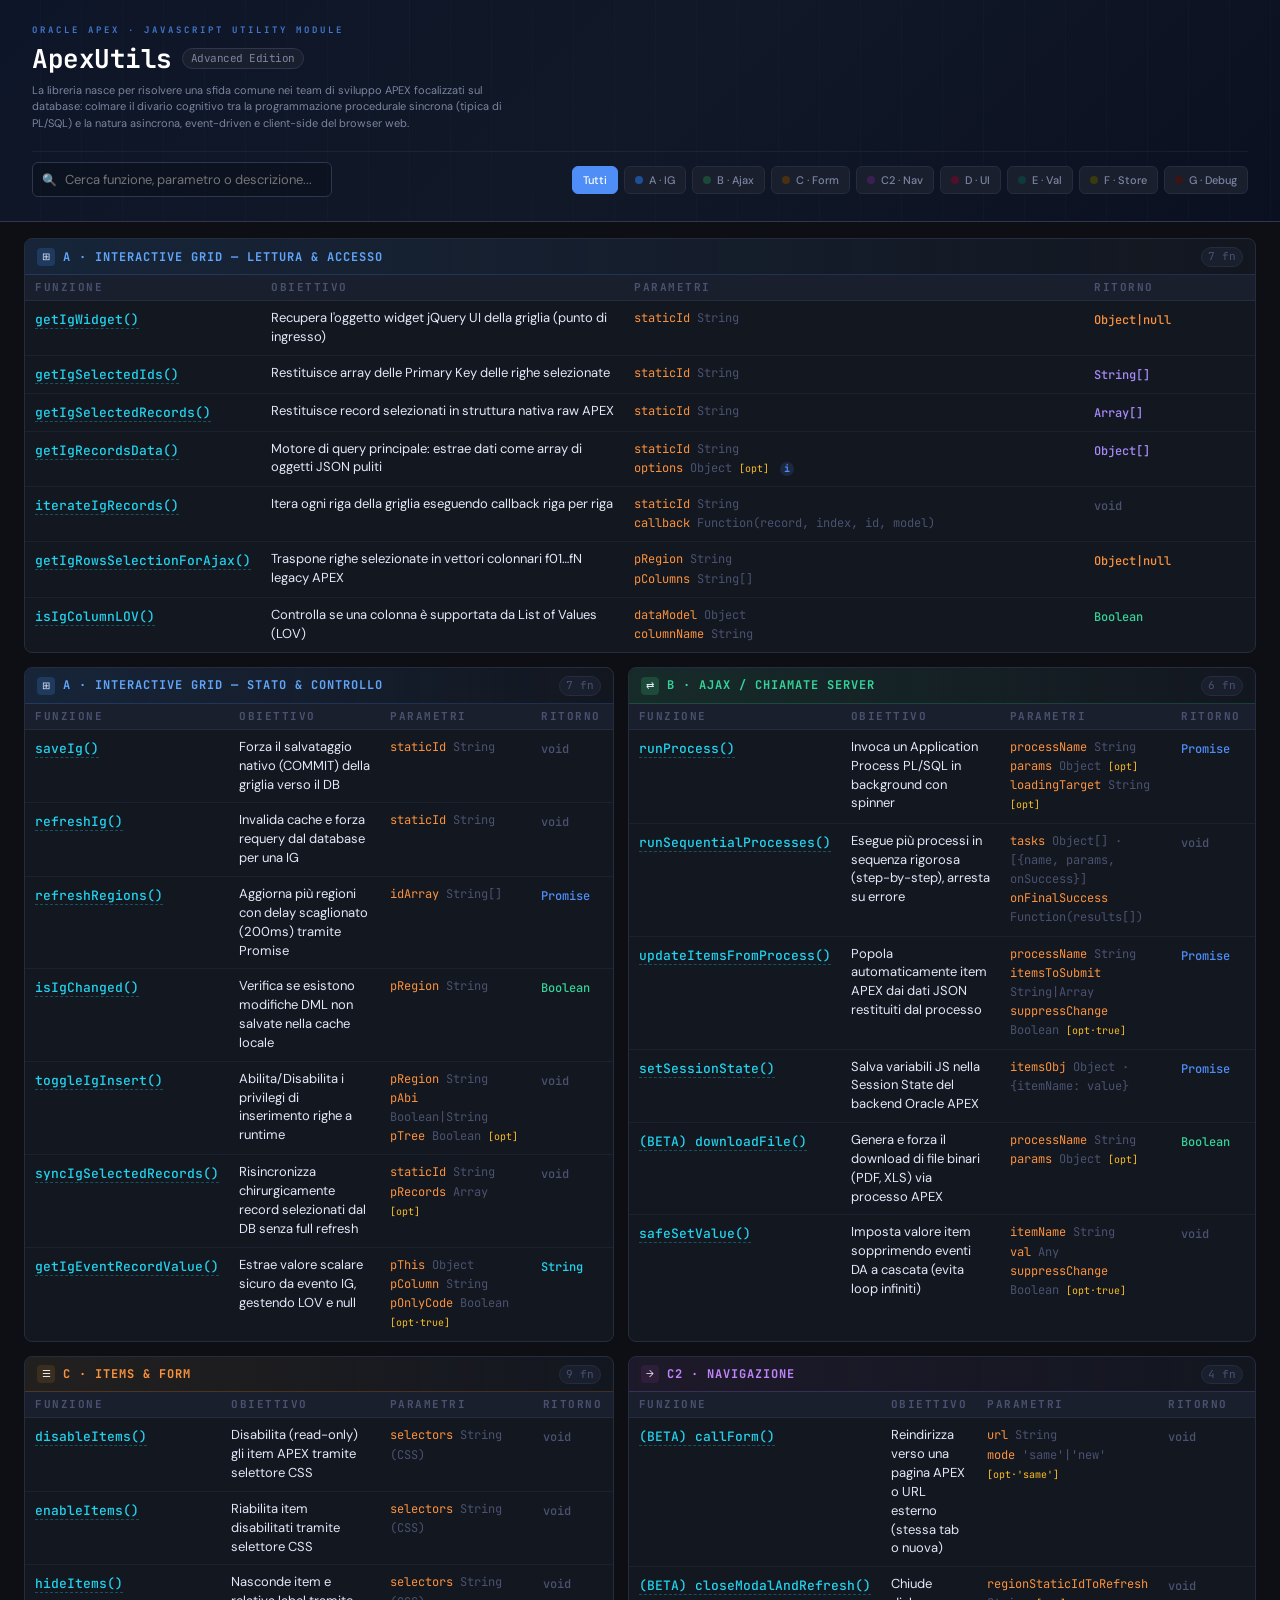
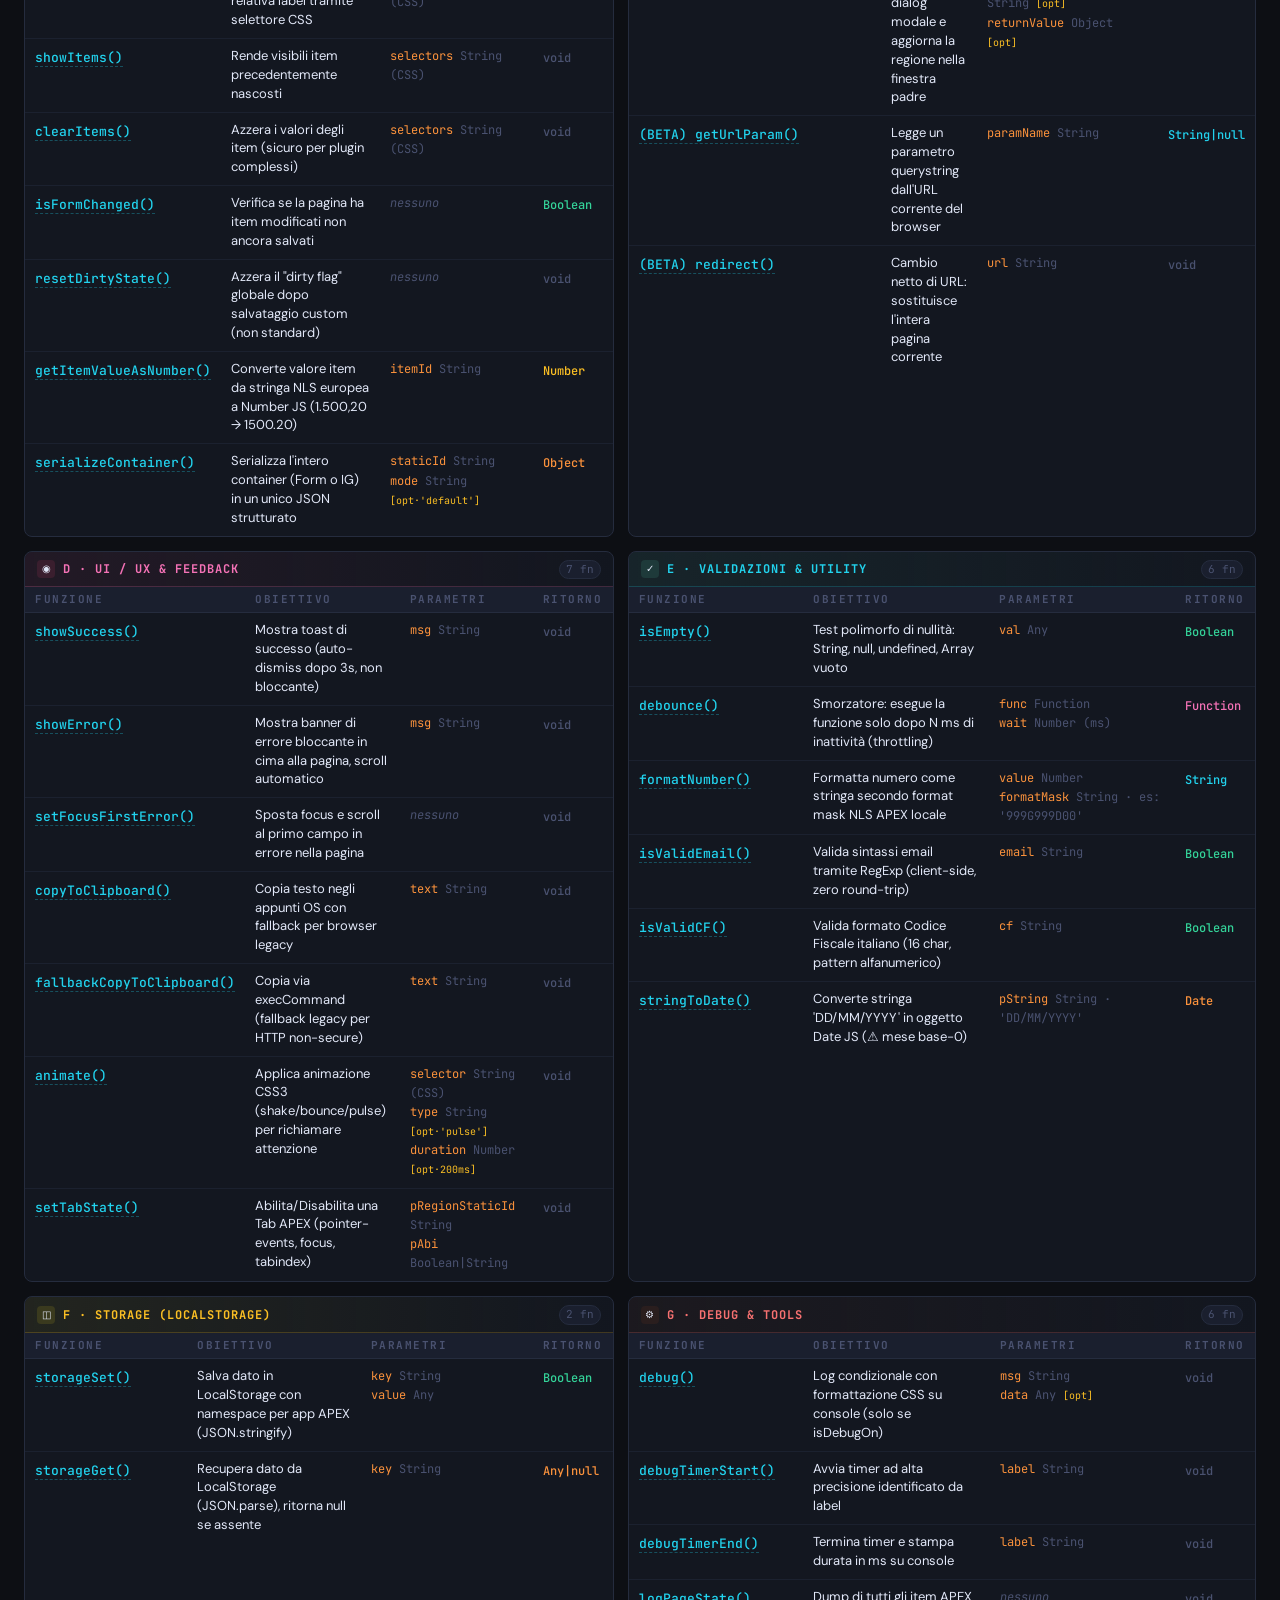
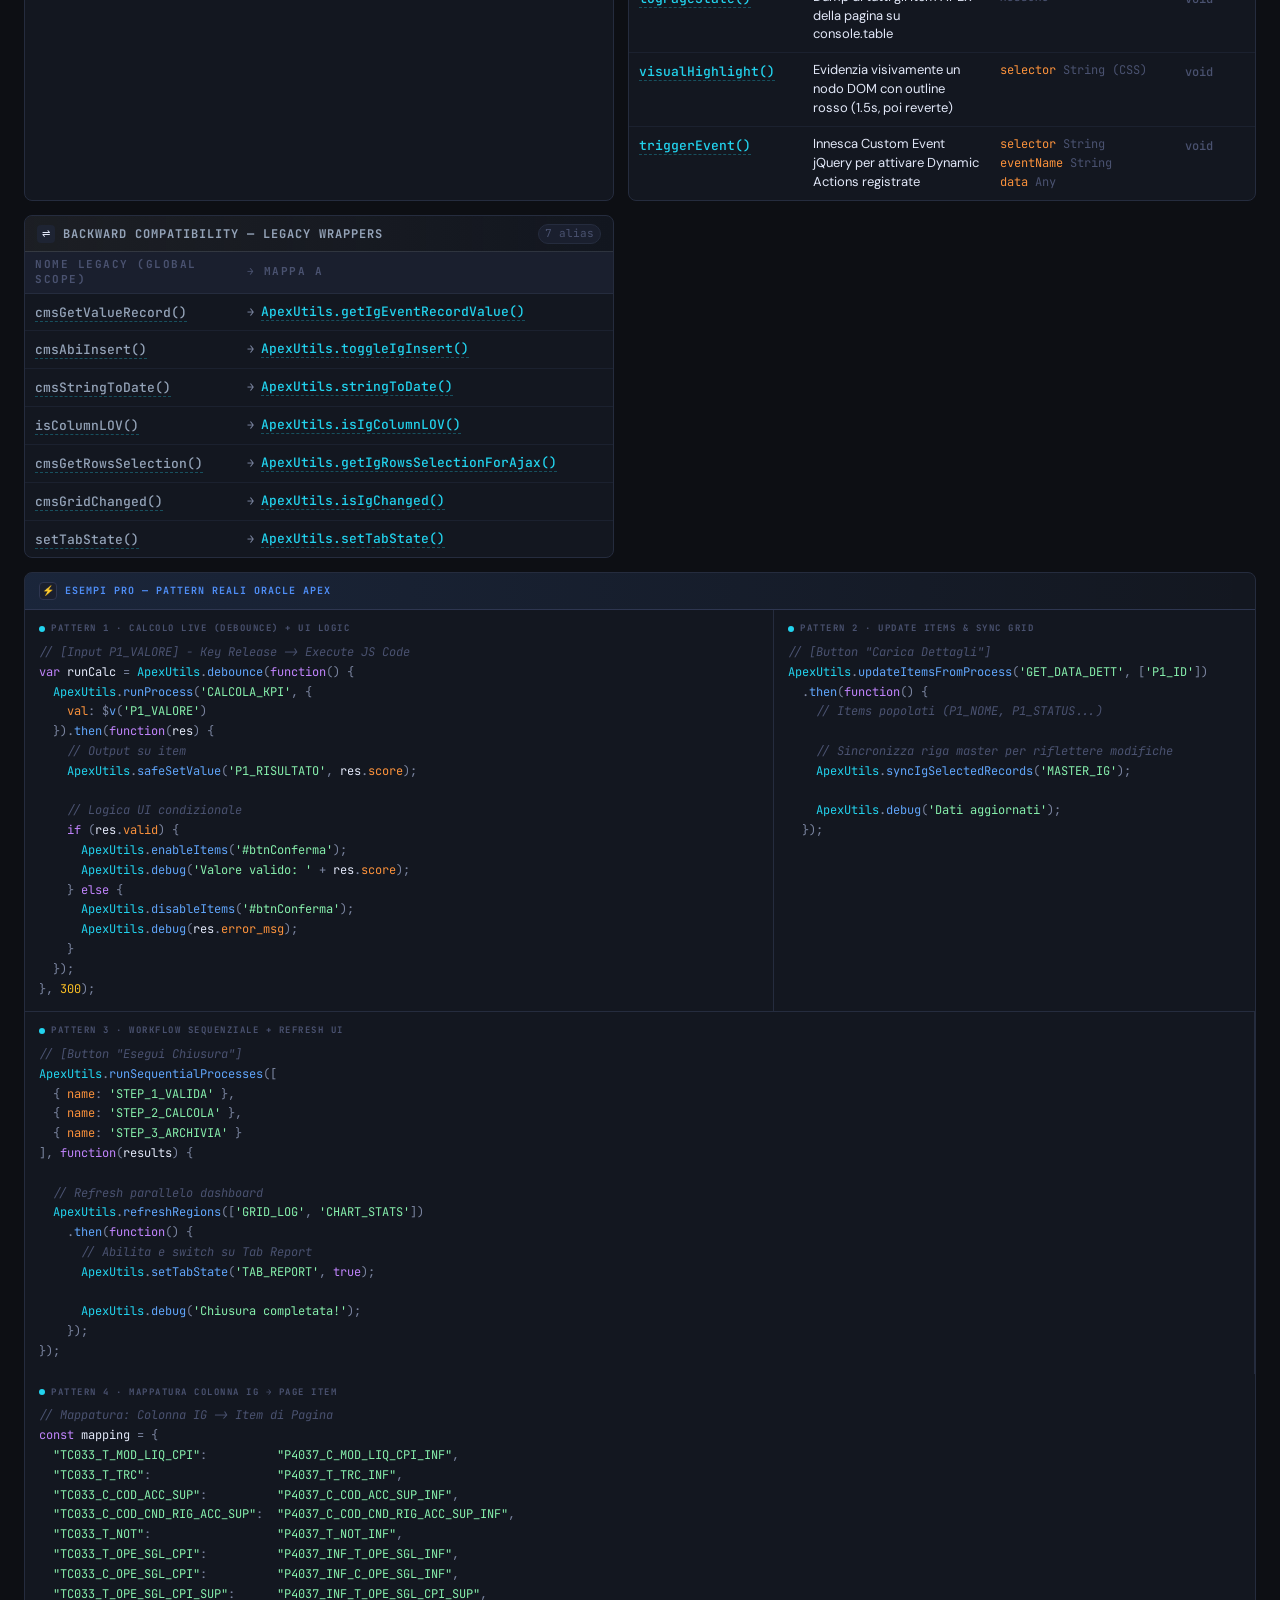
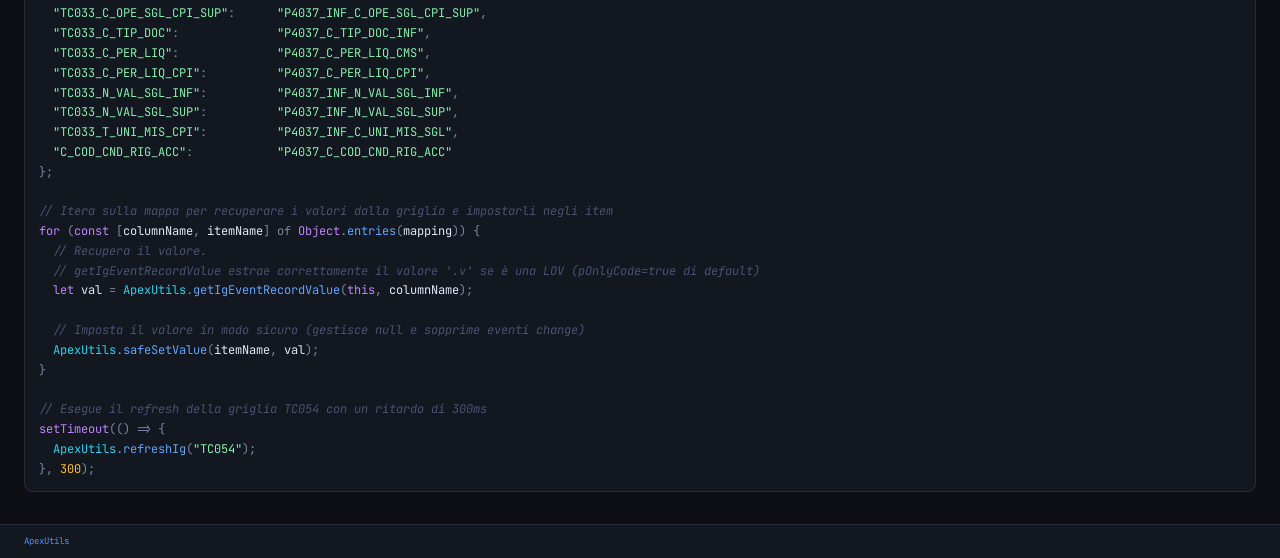
==== commit 444c49f7: "favicon+example" ====
--- a/index.html
+++ b/index.html
@@ -4,9 +4,10 @@
     <meta charset="UTF-8" />
     <meta name="viewport" content="width=device-width, initial-scale=1.0" />
     <title>ApexUtils — Developer Cheat Sheet</title>
+    <link rel="icon" href="favicon.svg" type="image/svg+xml" />
     <link href="https://fonts.googleapis.com/css2?family=JetBrains+Mono:wght@300;400;500;700&family=DM+Sans:wght@300;400;500;700&display=swap" rel="stylesheet" />
-    <link rel="stylesheet" href="ApexUtils_CheatSheet.css" />
-    <script src="ApexUtils_CheatSheet.js" defer></script>
+    <link rel="stylesheet" href="style.css" />
+    <script src="script.js" defer></script>
   </head>
   <body>
     <!-- ── HEADER ──────────────────────────────────────────────────── -->
@@ -797,6 +798,44 @@
     });
 });</pre>
           </div>
+
+          <div class="example-block">
+            <div class="example-label">Pattern 4 · Mappatura colonna IG → Page Item</div>
+            <pre><span class="cmt">// Mappatura: Colonna IG -> Item di Pagina</span>
+<span class="kw">const</span> <span class="var-c">mapping</span> = {
+  <span class="str">"TC033_T_MOD_LIQ_CPI"</span>:          <span class="str">"P4037_C_MOD_LIQ_CPI_INF"</span>,
+  <span class="str">"TC033_T_TRC"</span>:                  <span class="str">"P4037_T_TRC_INF"</span>,
+  <span class="str">"TC033_C_COD_ACC_SUP"</span>:          <span class="str">"P4037_C_COD_ACC_SUP_INF"</span>,
+  <span class="str">"TC033_C_COD_CND_RIG_ACC_SUP"</span>:  <span class="str">"P4037_C_COD_CND_RIG_ACC_SUP_INF"</span>,
+  <span class="str">"TC033_T_NOT"</span>:                  <span class="str">"P4037_T_NOT_INF"</span>,
+  <span class="str">"TC033_T_OPE_SGL_CPI"</span>:          <span class="str">"P4037_INF_T_OPE_SGL_INF"</span>,
+  <span class="str">"TC033_C_OPE_SGL_CPI"</span>:          <span class="str">"P4037_INF_C_OPE_SGL_INF"</span>,
+  <span class="str">"TC033_T_OPE_SGL_CPI_SUP"</span>:      <span class="str">"P4037_INF_T_OPE_SGL_CPI_SUP"</span>,
+  <span class="str">"TC033_C_OPE_SGL_CPI_SUP"</span>:      <span class="str">"P4037_INF_C_OPE_SGL_CPI_SUP"</span>,
+  <span class="str">"TC033_C_TIP_DOC"</span>:              <span class="str">"P4037_C_TIP_DOC_INF"</span>,
+  <span class="str">"TC033_C_PER_LIQ"</span>:              <span class="str">"P4037_C_PER_LIQ_CMS"</span>,
+  <span class="str">"TC033_C_PER_LIQ_CPI"</span>:          <span class="str">"P4037_C_PER_LIQ_CPI"</span>,
+  <span class="str">"TC033_N_VAL_SGL_INF"</span>:          <span class="str">"P4037_INF_N_VAL_SGL_INF"</span>,
+  <span class="str">"TC033_N_VAL_SGL_SUP"</span>:          <span class="str">"P4037_INF_N_VAL_SGL_SUP"</span>,
+  <span class="str">"TC033_T_UNI_MIS_CPI"</span>:          <span class="str">"P4037_INF_C_UNI_MIS_SGL"</span>,
+  <span class="str">"C_COD_CND_RIG_ACC"</span>:            <span class="str">"P4037_C_COD_CND_RIG_ACC"</span>
+};
+
+<span class="cmt">// Itera sulla mappa per recuperare i valori dalla griglia e impostarli negli item</span>
+<span class="kw">for</span> (<span class="kw">const</span> [<span class="var-c">columnName</span>, <span class="var-c">itemName</span>] of <span class="kw">Object</span>.<span class="method">entries</span>(<span class="var-c">mapping</span>)) {
+  <span class="cmt">// Recupera il valore.</span>
+  <span class="cmt">// getIgEventRecordValue estrae correttamente il valore '.v' se è una LOV (pOnlyCode=true di default)</span>
+  <span class="kw">let</span> <span class="var-c">val</span> = <span class="fn-c">ApexUtils</span>.<span class="method">getIgEventRecordValue</span>(<span class="kw">this</span>, <span class="var-c">columnName</span>);
+  
+  <span class="cmt">// Imposta il valore in modo sicuro (gestisce null e sopprime eventi change)</span>
+  <span class="fn-c">ApexUtils</span>.<span class="method">safeSetValue</span>(<span class="var-c">itemName</span>, <span class="var-c">val</span>);
+}
+
+<span class="cmt">// Esegue il refresh della griglia TC054 con un ritardo di 300ms</span>
+<span class="kw">setTimeout</span>(() => {
+  <span class="fn-c">ApexUtils</span>.<span class="method">refreshIg</span>(<span class="str">"TC054"</span>);
+}, <span class="num">300</span>);</pre>
+          </div>
         </div>
       </div>
     </div>
--- a/style.css
+++ b/style.css
@@ -0,0 +1,895 @@
+:root {
+  --bg: #0d0f14;
+  --surface: #131720;
+  --surface2: #1a1f2e;
+  --border: #252c3e;
+  --border2: #2e3650;
+  --text: #e2e8f8;
+  --text-muted: #7b85a0;
+  --text-dim: #4a5270;
+  --accent-blue: #4f8ef7;
+  --accent-cyan: #22d3ee;
+  --accent-green: #34d399;
+  --accent-orange: #fb923c;
+  --accent-pink: #f472b6;
+  --accent-yellow: #fbbf24;
+  --accent-purple: #a78bfa;
+  --tag-ig: #1e3a5f;
+  --tag-ig-text: #60a5fa;
+  --tag-ajax: #1e4a3a;
+  --tag-ajax-text: #34d399;
+  --tag-form: #3a2e1e;
+  --tag-form-text: #fb923c;
+  --tag-nav: #2e1e3a;
+  --tag-nav-text: #c084fc;
+  --tag-ui: #3a1e2e;
+  --tag-ui-text: #f472b6;
+  --tag-val: #1e3a3a;
+  --tag-val-text: #22d3ee;
+  --tag-store: #3a3a1e;
+  --tag-store-text: #fbbf24;
+  --tag-debug: #2a1e1e;
+  --tag-debug-text: #f87171;
+}
+
+* {
+  box-sizing: border-box;
+  margin: 0;
+  padding: 0;
+}
+
+body {
+  background: var(--bg);
+  color: var(--text);
+  font-family: 'DM Sans', sans-serif;
+  font-size: 14px;
+  line-height: 1.4;
+  min-width: 1400px;
+}
+
+/* ── HEADER ────────────────────────────────────── */
+header {
+  background: linear-gradient(135deg, #0d1528 0%, #111827 50%, #0a1020 100%);
+  border-bottom: 1px solid var(--border2);
+  padding: 24px 32px;
+  display: flex;
+  flex-direction: column;
+  align-items: stretch;
+  justify-content: space-between;
+  position: relative;
+  overflow: hidden;
+  gap: 20px;
+}
+header::before {
+  content: '';
+  position: absolute;
+  top: 0;
+  left: 0;
+  right: 0;
+  bottom: 0;
+  background: repeating-linear-gradient(90deg, transparent, transparent 40px, rgba(79, 142, 247, 0.03) 40px, rgba(79, 142, 247, 0.03) 41px);
+}
+.header-top {
+  display: flex;
+  justify-content: space-between;
+  align-items: center;
+  width: 100%;
+  position: relative;
+  z-index: 1;
+}
+.header-left {
+  position: relative;
+}
+.header-badge {
+  font-family: 'JetBrains Mono', monospace;
+  font-size: 9px;
+  font-weight: 700;
+  letter-spacing: 3px;
+  color: var(--accent-blue);
+  text-transform: uppercase;
+  opacity: 0.8;
+  margin-bottom: 4px;
+}
+h1 {
+  font-family: 'JetBrains Mono', monospace;
+  font-size: 26px;
+  font-weight: 700;
+  letter-spacing: -0.5px;
+  color: #fff;
+  display: flex;
+  align-items: center;
+  gap: 10px;
+}
+h1 .ver {
+  font-size: 11px;
+  font-weight: 400;
+  color: var(--text-muted);
+  background: var(--surface2);
+  border: 1px solid var(--border2);
+  padding: 2px 8px;
+  border-radius: 12px;
+}
+.header-desc {
+  color: var(--text-muted);
+  font-size: 11px;
+  margin-top: 5px;
+  max-width: 500px;
+  line-height: 1.5;
+}
+.header-controls {
+  display: flex;
+  align-items: center;
+  justify-content: space-between;
+  padding-top: 10px;
+  border-top: 1px solid rgba(255, 255, 255, 0.05);
+  gap: 20px;
+  position: relative;
+  z-index: 1;
+}
+.search-box {
+  position: relative;
+  flex: 0 0 300px;
+}
+.search-input {
+  width: 100%;
+  background: rgba(0, 0, 0, 0.2);
+  border: 1px solid var(--border2);
+  padding: 8px 12px 8px 32px;
+  border-radius: 6px;
+  color: var(--text);
+  font-family: 'DM Sans', sans-serif;
+  font-size: 13px;
+  transition: all 0.2s;
+}
+.search-input:focus {
+  outline: none;
+  border-color: var(--accent-blue);
+  background: rgba(0, 0, 0, 0.4);
+}
+.search-icon-symbol {
+  position: absolute;
+  left: 10px;
+  top: 50%;
+  transform: translateY(-50%);
+  color: var(--text-muted);
+  font-size: 12px;
+}
+.section-legend {
+  display: flex;
+  gap: 6px;
+  flex-wrap: wrap;
+}
+.legend-item {
+  display: flex;
+  align-items: center;
+  gap: 6px;
+  font-size: 11px;
+  font-family: 'DM Sans', sans-serif;
+  font-weight: 500;
+  color: var(--text-muted);
+  background: var(--surface2);
+  border: 1px solid var(--border);
+  padding: 6px 10px;
+  border-radius: 6px;
+  cursor: pointer;
+  transition: all 0.2s;
+  appearance: none;
+  -webkit-appearance: none;
+}
+.legend-item:hover {
+  border-color: var(--text-muted);
+  color: var(--text);
+}
+.legend-item.active {
+  background: var(--accent-blue);
+  color: #fff;
+  border-color: var(--accent-blue);
+}
+.legend-dot {
+  width: 8px;
+  height: 8px;
+  border-radius: 50%;
+}
+
+/* ── LAYOUT ────────────────────────────────────── */
+.sheet {
+  padding: 16px 24px 32px;
+  display: grid;
+  grid-template-columns: 1fr 1fr 1fr;
+  gap: 14px;
+}
+
+/* ── SECTION BLOCK ─────────────────────────────── */
+.section {
+  background: var(--surface);
+  border: 1px solid var(--border);
+  border-radius: 8px;
+  overflow: visible;
+}
+.section.wide {
+  grid-column: span 2;
+}
+.section.full {
+  grid-column: span 3;
+}
+
+.section-header {
+  padding: 8px 12px 7px;
+  display: flex;
+  align-items: center;
+  gap: 8px;
+  border-bottom: 1px solid var(--border);
+  border-radius: 7px 7px 0 0;
+}
+.section-icon {
+  width: 18px;
+  height: 18px;
+  border-radius: 4px;
+  display: flex;
+  align-items: center;
+  justify-content: center;
+  font-size: 10px;
+  flex-shrink: 0;
+}
+.section-title {
+  font-family: 'JetBrains Mono', monospace;
+  font-size: 12px;
+  font-weight: 700;
+  letter-spacing: 1px;
+  text-transform: uppercase;
+}
+.section-count {
+  margin-left: auto;
+  font-family: 'JetBrains Mono', monospace;
+  font-size: 11px;
+  color: var(--text-dim);
+  background: var(--surface2);
+  padding: 1px 6px;
+  border-radius: 10px;
+  border: 1px solid var(--border);
+}
+
+/* ── TABLE ─────────────────────────────────────── */
+table {
+  width: 100%;
+  border-collapse: collapse;
+}
+thead th {
+  padding: 5px 10px;
+  font-family: 'JetBrains Mono', monospace;
+  font-size: 11px;
+  font-weight: 700;
+  letter-spacing: 1.5px;
+  text-transform: uppercase;
+  color: var(--text-dim);
+  background: var(--surface2);
+  text-align: left;
+  border-bottom: 1px solid var(--border);
+}
+tbody tr {
+  border-bottom: 1px solid rgba(37, 44, 62, 0.5);
+  transition: background 0.1s;
+}
+tbody tr:last-child {
+  border-bottom: none;
+}
+tbody tr:hover {
+  background: rgba(79, 142, 247, 0.04);
+}
+td {
+  padding: 8px 10px;
+  vertical-align: top;
+  line-height: 1.45;
+}
+.fn {
+  font-family: 'JetBrains Mono', monospace;
+  font-size: 13px;
+  font-weight: 500;
+  color: var(--accent-cyan);
+  white-space: nowrap;
+  transition: all 0.2s;
+  border-bottom: 1px dashed transparent;
+}
+/* Rende le funzioni cliccabili */
+td .fn {
+  cursor: pointer;
+  border-bottom-color: rgba(34, 211, 238, 0.3);
+}
+td .fn:hover {
+  color: #fff;
+  border-bottom-color: var(--accent-cyan);
+  text-shadow: 0 0 8px rgba(34, 211, 238, 0.4);
+}
+.fn-desc {
+  color: var(--text);
+  font-size: 13px;
+}
+.params {
+  font-family: 'JetBrains Mono', monospace;
+  font-size: 12px;
+  color: var(--text-muted);
+  line-height: 1.6;
+}
+.param-name {
+  color: var(--accent-orange);
+}
+.param-type {
+  color: var(--text-dim);
+}
+.param-opt {
+  color: var(--accent-yellow);
+  font-size: 10px;
+}
+.ret {
+  font-family: 'JetBrains Mono', monospace;
+  font-size: 12px;
+  font-weight: 500;
+  white-space: nowrap;
+}
+.ret-promise {
+  color: var(--accent-blue);
+}
+.ret-bool {
+  color: var(--accent-green);
+}
+.ret-arr {
+  color: var(--accent-purple);
+}
+.ret-obj {
+  color: var(--accent-orange);
+}
+.ret-str {
+  color: var(--accent-cyan);
+}
+.ret-num {
+  color: var(--accent-yellow);
+}
+.ret-void {
+  color: var(--text-dim);
+}
+.ret-fn {
+  color: var(--accent-pink);
+}
+
+/* Color themes per sezione */
+.ig .section-header {
+  background: linear-gradient(90deg, rgba(30, 58, 95, 0.4), transparent);
+  border-bottom-color: rgba(79, 142, 247, 0.2);
+}
+.ig .section-title {
+  color: var(--tag-ig-text);
+}
+.ig .section-icon {
+  background: var(--tag-ig);
+}
+
+.ajax .section-header {
+  background: linear-gradient(90deg, rgba(30, 74, 58, 0.4), transparent);
+  border-bottom-color: rgba(52, 211, 153, 0.2);
+}
+.ajax .section-title {
+  color: var(--tag-ajax-text);
+}
+.ajax .section-icon {
+  background: var(--tag-ajax);
+}
+
+.form .section-header {
+  background: linear-gradient(90deg, rgba(58, 46, 30, 0.4), transparent);
+  border-bottom-color: rgba(251, 146, 60, 0.2);
+}
+.form .section-title {
+  color: var(--tag-form-text);
+}
+.form .section-icon {
+  background: var(--tag-form);
+}
+
+.nav .section-header {
+  background: linear-gradient(90deg, rgba(46, 30, 58, 0.4), transparent);
+  border-bottom-color: rgba(167, 139, 250, 0.2);
+}
+.nav .section-title {
+  color: var(--tag-nav-text);
+}
+.nav .section-icon {
+  background: var(--tag-nav);
+}
+
+.ui .section-header {
+  background: linear-gradient(90deg, rgba(58, 30, 46, 0.4), transparent);
+  border-bottom-color: rgba(244, 114, 182, 0.2);
+}
+.ui .section-title {
+  color: var(--tag-ui-text);
+}
+.ui .section-icon {
+  background: var(--tag-ui);
+}
+
+.val .section-header {
+  background: linear-gradient(90deg, rgba(30, 58, 58, 0.4), transparent);
+  border-bottom-color: rgba(34, 211, 238, 0.2);
+}
+.val .section-title {
+  color: var(--tag-val-text);
+}
+.val .section-icon {
+  background: var(--tag-val);
+}
+
+.store .section-header {
+  background: linear-gradient(90deg, rgba(58, 58, 30, 0.4), transparent);
+  border-bottom-color: rgba(251, 191, 36, 0.2);
+}
+.store .section-title {
+  color: var(--tag-store-text);
+}
+.store .section-icon {
+  background: var(--tag-store);
+}
+
+.debug .section-header {
+  background: linear-gradient(90deg, rgba(42, 30, 30, 0.4), transparent);
+  border-bottom-color: rgba(248, 113, 113, 0.2);
+}
+.debug .section-title {
+  color: var(--tag-debug-text);
+}
+.debug .section-icon {
+  background: var(--tag-debug);
+}
+
+.compat .section-header {
+  background: linear-gradient(90deg, rgba(42, 42, 42, 0.4), transparent);
+  border-bottom-color: rgba(148, 163, 184, 0.2);
+}
+.compat .section-title {
+  color: #94a3b8;
+}
+.compat .section-icon {
+  background: #1e2433;
+}
+
+/* ── EXAMPLES SECTION ──────────────────────────── */
+.examples-section {
+  grid-column: span 3;
+  background: var(--surface);
+  border: 1px solid var(--border);
+  border-radius: 8px;
+  overflow: hidden;
+}
+.examples-header {
+  background: linear-gradient(90deg, rgba(79, 142, 247, 0.12), transparent);
+  padding: 9px 14px;
+  border-bottom: 1px solid var(--border2);
+  display: flex;
+  align-items: center;
+  gap: 8px;
+}
+.examples-title {
+  font-family: 'JetBrains Mono', monospace;
+  font-size: 10px;
+  font-weight: 700;
+  letter-spacing: 1px;
+  text-transform: uppercase;
+  color: var(--accent-blue);
+}
+.examples-body {
+  display: grid;
+  grid-template-columns: 1fr 1fr 1fr;
+  gap: 0;
+}
+.example-block {
+  padding: 12px 14px;
+  border-right: 1px solid var(--border);
+  position: relative;
+}
+.example-block:last-child {
+  border-right: none;
+}
+.example-label {
+  font-family: 'JetBrains Mono', monospace;
+  font-size: 9px;
+  font-weight: 700;
+  letter-spacing: 1.5px;
+  text-transform: uppercase;
+  color: var(--text-dim);
+  margin-bottom: 8px;
+  display: flex;
+  align-items: center;
+  gap: 6px;
+}
+.example-label::before {
+  content: '';
+  display: inline-block;
+  width: 6px;
+  height: 6px;
+  border-radius: 50%;
+  background: var(--accent-cyan);
+}
+pre {
+  font-family: 'JetBrains Mono', monospace;
+  font-size: 12px;
+  line-height: 1.65;
+  color: var(--text-muted);
+  overflow-x: auto;
+}
+.kw {
+  color: #c084fc;
+}
+.fn-c {
+  color: #22d3ee;
+}
+.str {
+  color: #86efac;
+}
+.num {
+  color: #fbbf24;
+}
+.cmt {
+  color: #4a5270;
+  font-style: italic;
+}
+.var-c {
+  color: #e2e8f8;
+}
+.method {
+  color: #60a5fa;
+}
+.prop {
+  color: #fb923c;
+}
+
+/* ── BUTTONS & UI ──────────────────────────────── */
+.copy-btn {
+  position: absolute;
+  top: 10px;
+  right: 10px;
+  background: var(--surface2);
+  border: 1px solid var(--border2);
+  color: var(--text-muted);
+  font-size: 10px;
+  padding: 4px 8px;
+  border-radius: 4px;
+  cursor: pointer;
+  opacity: 0;
+  transition:
+    opacity 0.2s,
+    background 0.2s;
+}
+.example-block:hover .copy-btn {
+  opacity: 1;
+}
+.copy-btn:hover {
+  background: var(--accent-blue);
+  color: #fff;
+  border-color: var(--accent-blue);
+}
+
+/* ── TOOLTIPS ──────────────────────────────────── */
+.tooltip-trigger {
+  position: relative;
+  cursor: help;
+  margin-left: 4px;
+  display: inline-block;
+}
+.tooltip-icon {
+  display: inline-flex;
+  align-items: center;
+  justify-content: center;
+  width: 14px;
+  height: 14px;
+  background: rgba(79, 142, 247, 0.15);
+  color: var(--accent-blue);
+  border-radius: 50%;
+  font-size: 10px;
+  font-weight: bold;
+  font-family: 'JetBrains Mono', monospace;
+}
+.tooltip-content {
+  visibility: hidden;
+  opacity: 0;
+  position: absolute;
+  bottom: 150%;
+  left: 50%;
+  transform: translateX(-50%) translateY(5px);
+  width: 280px;
+  background: var(--surface2);
+  border: 1px solid var(--border);
+  border-radius: 6px;
+  padding: 12px;
+  box-shadow: 0 8px 20px rgba(0, 0, 0, 0.4);
+  z-index: 100;
+  text-align: left;
+  transition:
+    opacity 0.2s,
+    transform 0.2s;
+  pointer-events: none;
+}
+.tooltip-trigger:hover .tooltip-content {
+  visibility: visible;
+  opacity: 1;
+  transform: translateX(-50%) translateY(0);
+}
+.tooltip-content::after {
+  content: '';
+  position: absolute;
+  top: 100%;
+  left: 50%;
+  margin-left: -6px;
+  border-width: 6px;
+  border-style: solid;
+  border-color: var(--surface2) transparent transparent transparent;
+}
+
+/* ── FOOTER ────────────────────────────────────── */
+footer {
+  border-top: 1px solid var(--border);
+  padding: 10px 24px;
+  display: flex;
+  justify-content: space-between;
+  align-items: center;
+  background: var(--surface);
+}
+.footer-note {
+  font-family: 'JetBrains Mono', monospace;
+  font-size: 9px;
+  color: var(--text-dim);
+}
+.footer-note span {
+  color: var(--accent-blue);
+}
+.pattern-note {
+  font-size: 9.5px;
+  color: var(--text-dim);
+  background: var(--surface2);
+  padding: 3px 10px;
+  border-radius: 12px;
+  border: 1px solid var(--border);
+  font-family: 'JetBrains Mono', monospace;
+}
+
+/* ── BACK TO TOP ───────────────────────────────── */
+#back-to-top {
+  position: fixed;
+  bottom: 24px;
+  right: 24px;
+  background: var(--surface2);
+  border: 1px solid var(--border2);
+  color: var(--text-muted);
+  width: 38px;
+  height: 38px;
+  border-radius: 6px;
+  cursor: pointer;
+  box-shadow: 0 4px 12px rgba(0, 0, 0, 0.3);
+  display: none;
+  align-items: center;
+  justify-content: center;
+  z-index: 1000;
+  transition: all 0.2s;
+}
+#back-to-top:hover {
+  background: var(--accent-blue);
+  color: #fff;
+  border-color: var(--accent-blue);
+  transform: translateY(-3px);
+  box-shadow: 0 8px 24px rgba(79, 142, 247, 0.25);
+}
+
+/* ── MODAL SNIPPET ─────────────────────────────── */
+.modal-overlay {
+  position: fixed;
+  top: 0;
+  left: 0;
+  right: 0;
+  bottom: 0;
+  background: rgba(0, 0, 0, 0.75);
+  backdrop-filter: blur(4px);
+  z-index: 2000;
+  display: flex;
+  align-items: center;
+  justify-content: center;
+  opacity: 0;
+  visibility: hidden;
+  transition: all 0.25s ease;
+}
+.modal-overlay.open {
+  opacity: 1;
+  visibility: visible;
+}
+.modal-container {
+  background: var(--surface);
+  border: 1px solid var(--border2);
+  border-radius: 10px;
+  width: 90%;
+  max-width: 650px;
+  box-shadow: 0 25px 50px -12px rgba(0, 0, 0, 0.7);
+  transform: scale(0.95) translateY(10px);
+  transition: all 0.25s cubic-bezier(0.16, 1, 0.3, 1);
+  overflow: hidden;
+}
+.modal-overlay.open .modal-container {
+  transform: scale(1) translateY(0);
+}
+.modal-header {
+  padding: 14px 20px;
+  background: var(--surface2);
+  border-bottom: 1px solid var(--border);
+  display: flex;
+  justify-content: space-between;
+  align-items: center;
+}
+.modal-title {
+  font-family: 'JetBrains Mono', monospace;
+  font-weight: 700;
+  color: var(--accent-blue);
+  font-size: 13px;
+}
+.modal-close {
+  background: transparent;
+  border: none;
+  color: var(--text-muted);
+  font-size: 24px;
+  line-height: 1;
+  cursor: pointer;
+}
+.modal-close:hover {
+  color: #fff;
+}
+.modal-body {
+  padding: 0;
+  position: relative;
+}
+.modal-body:hover .copy-btn {
+  opacity: 1;
+}
+.modal-code {
+  margin: 0;
+  padding: 20px;
+  font-size: 12px;
+  color: #a5b3ce;
+  background: #0d0f14;
+  border: none;
+  border-radius: 0;
+}
+
+/* ==========================================================================
+   AGGIUNTE RESPONSIVE (MEDIA QUERIES)
+      ========================================================================== */
+
+/* ── Sotto i 1400px (Sblocco larghezza e passaggio a 2 colonne) ── */
+@media (max-width: 1400px) {
+  body {
+    min-width: 100vw; /* Rimuove il vincolo dei 1400px */
+    overflow-x: hidden;
+  }
+
+  .sheet {
+    grid-template-columns: 1fr 1fr; /* Passa a 2 colonne anziché 3 */
+  }
+
+  .section.wide,
+  .section.full {
+    grid-column: span 2;
+  }
+
+  .examples-section {
+    grid-column: span 2;
+  }
+
+  .examples-body {
+    grid-template-columns: 1fr 1fr;
+  }
+
+  /* Sistema i bordi dell'esempio nella griglia a 2 colonne */
+  .example-block:nth-child(2) {
+    border-right: none;
+  }
+  .example-block:nth-child(3) {
+    grid-column: span 2;
+    border-top: 1px solid var(--border);
+  }
+}
+
+/* ── Sotto i 992px (Tablet verticale) ── */
+@media (max-width: 992px) {
+  .header-controls {
+    flex-direction: column;
+    align-items: flex-start;
+  }
+
+  .search-box {
+    width: 100%;
+    flex: 1 1 auto;
+  }
+}
+
+/* ── Sotto i 768px (Smartphone: passaggio a colonna singola) ── */
+@media (max-width: 768px) {
+  .sheet {
+    grid-template-columns: 1fr; /* 1 singola colonna */
+    padding: 16px 16px 32px;
+  }
+
+  .section.wide,
+  .section.full,
+  .examples-section {
+    grid-column: span 1;
+  }
+
+  /* Header più compatto */
+  header {
+    padding: 16px;
+    gap: 16px;
+  }
+
+  .header-top {
+    flex-direction: column;
+    align-items: flex-start;
+    gap: 16px;
+  }
+
+  h1 {
+    font-size: 22px;
+    flex-wrap: wrap;
+  }
+
+  /* Tabelle scorrevoli orizzontalmente per non schiacciare il testo */
+  .section {
+    overflow-x: auto;
+  }
+
+  table {
+    min-width: 600px; /* Forza la larghezza minima, abilitando lo scorrimento touch */
+  }
+
+  /* Riposizionamento Esempi */
+  .examples-body {
+    grid-template-columns: 1fr;
+  }
+
+  .example-block {
+    grid-column: span 1 !important;
+    border-right: none !important;
+    border-bottom: 1px solid var(--border);
+  }
+
+  .example-block:last-child {
+    border-bottom: none;
+  }
+
+  /* Rendi i pulsanti di copia sempre visibili su touch */
+  .copy-btn {
+    opacity: 1;
+    background: var(--surface);
+  }
+
+  /* Sistemazione Footer */
+  footer {
+    flex-direction: column;
+    gap: 16px;
+    text-align: center;
+    padding: 16px;
+  }
+}
+
+/* ── Sotto i 480px (Smartphone molto piccoli) ── */
+@media (max-width: 480px) {
+  h1 {
+    font-size: 18px;
+  }
+
+  .section-legend {
+    justify-content: center; /* Centra i bottoni dei filtri */
+  }
+
+  .legend-item {
+    font-size: 10px;
+    padding: 5px 8px;
+  }
+
+  .modal-container {
+    width: 95%;
+  }
+}
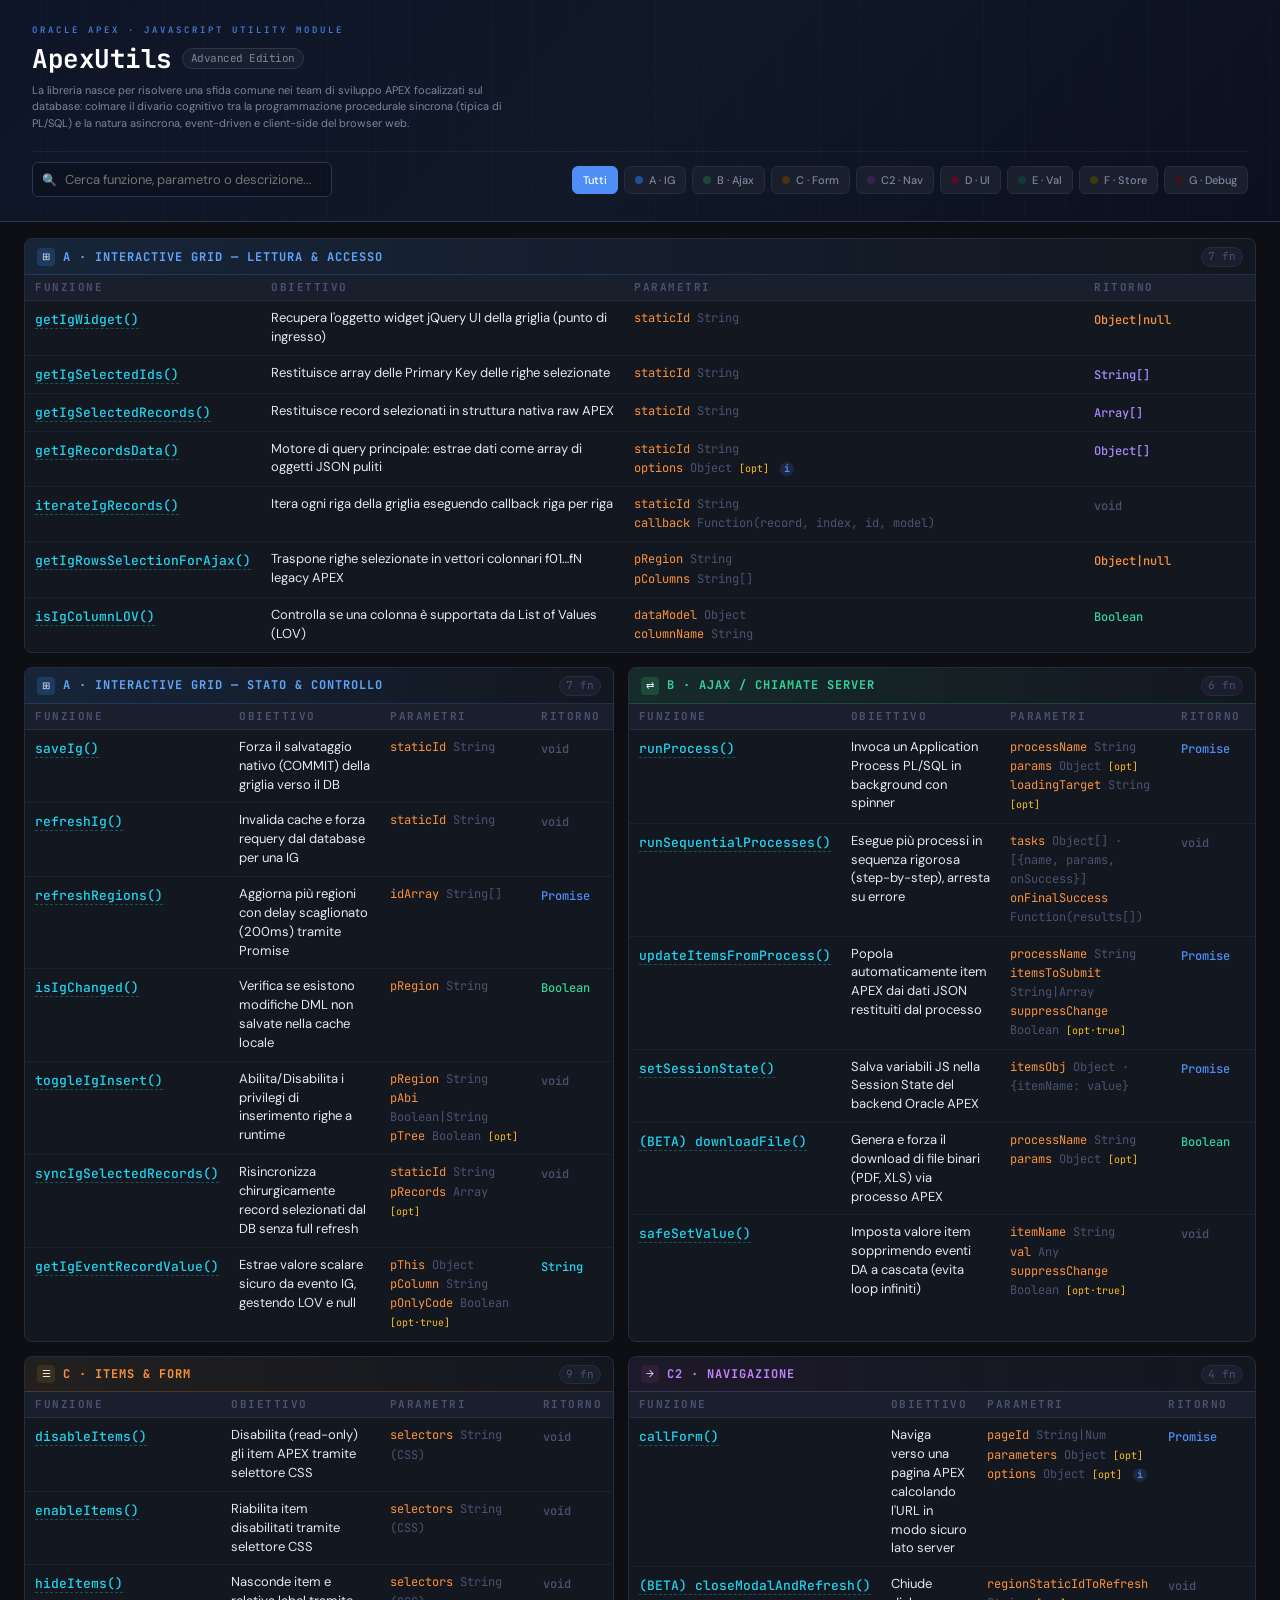
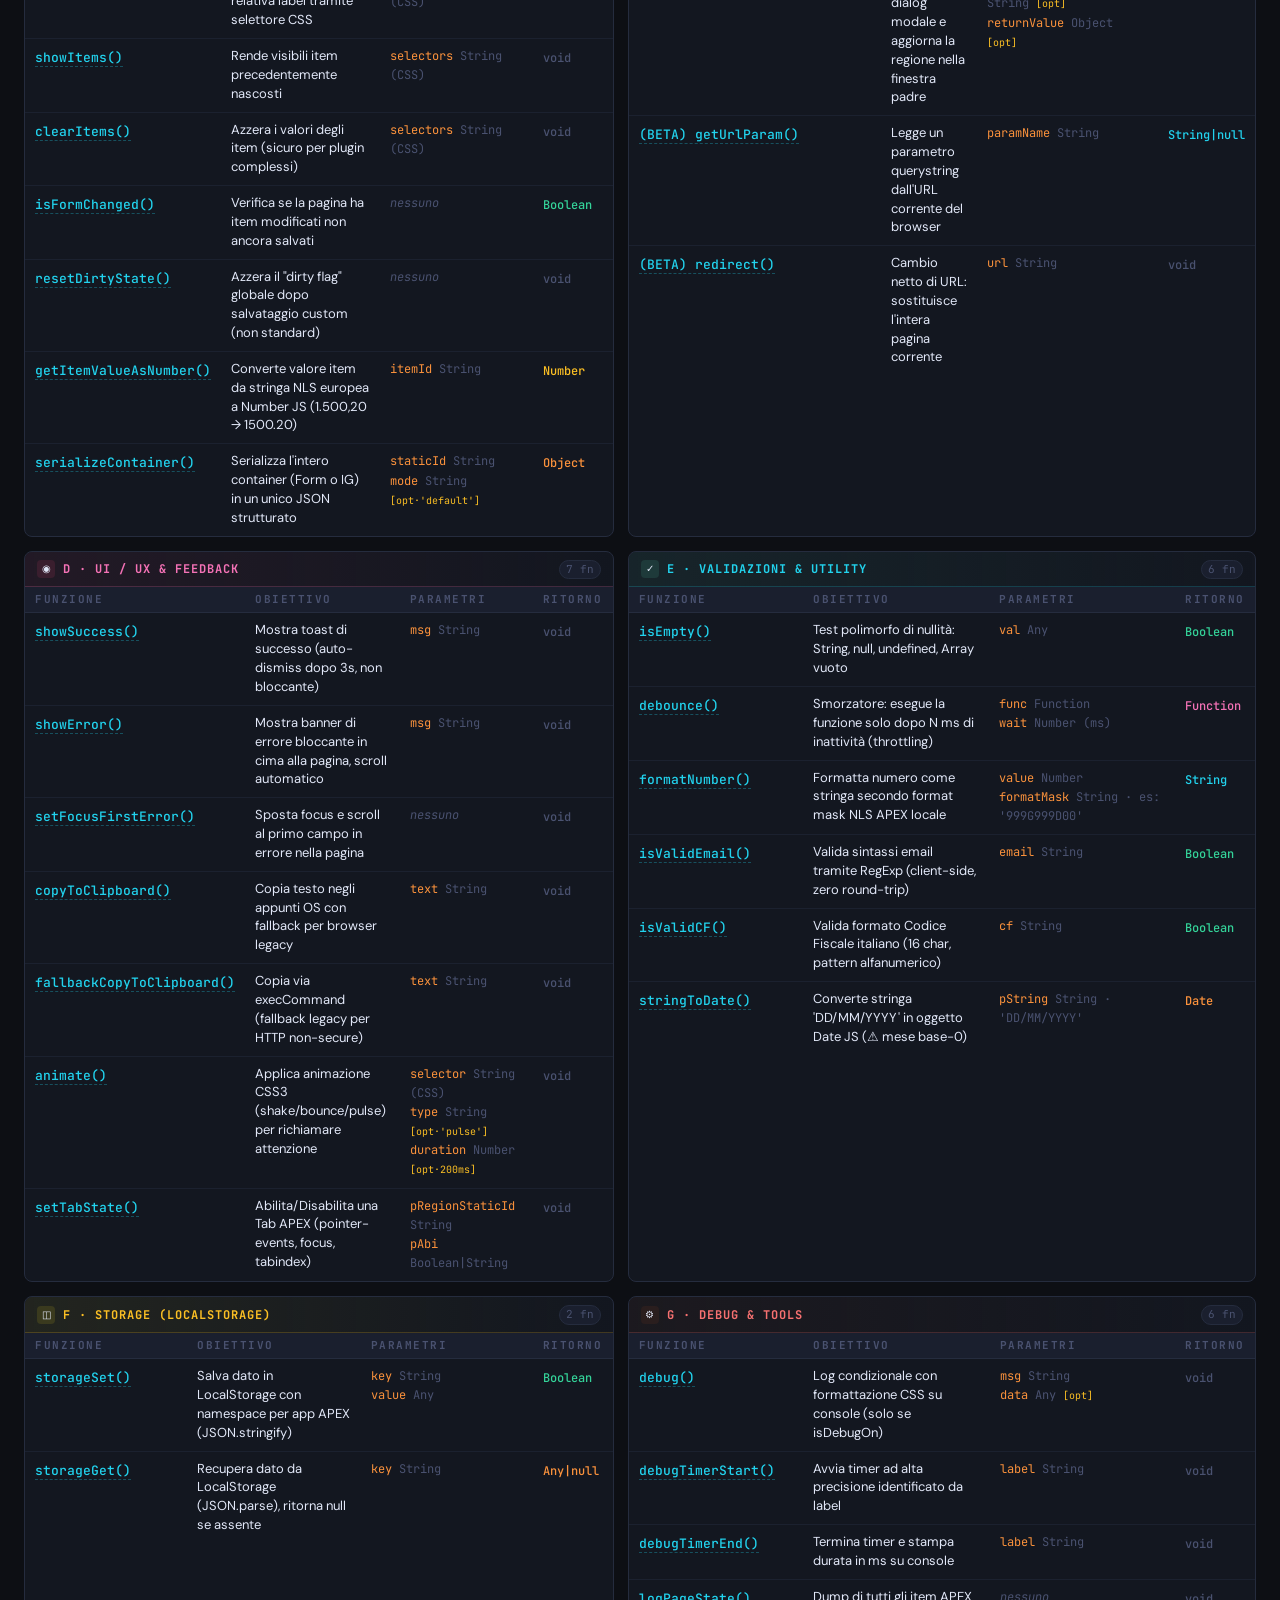
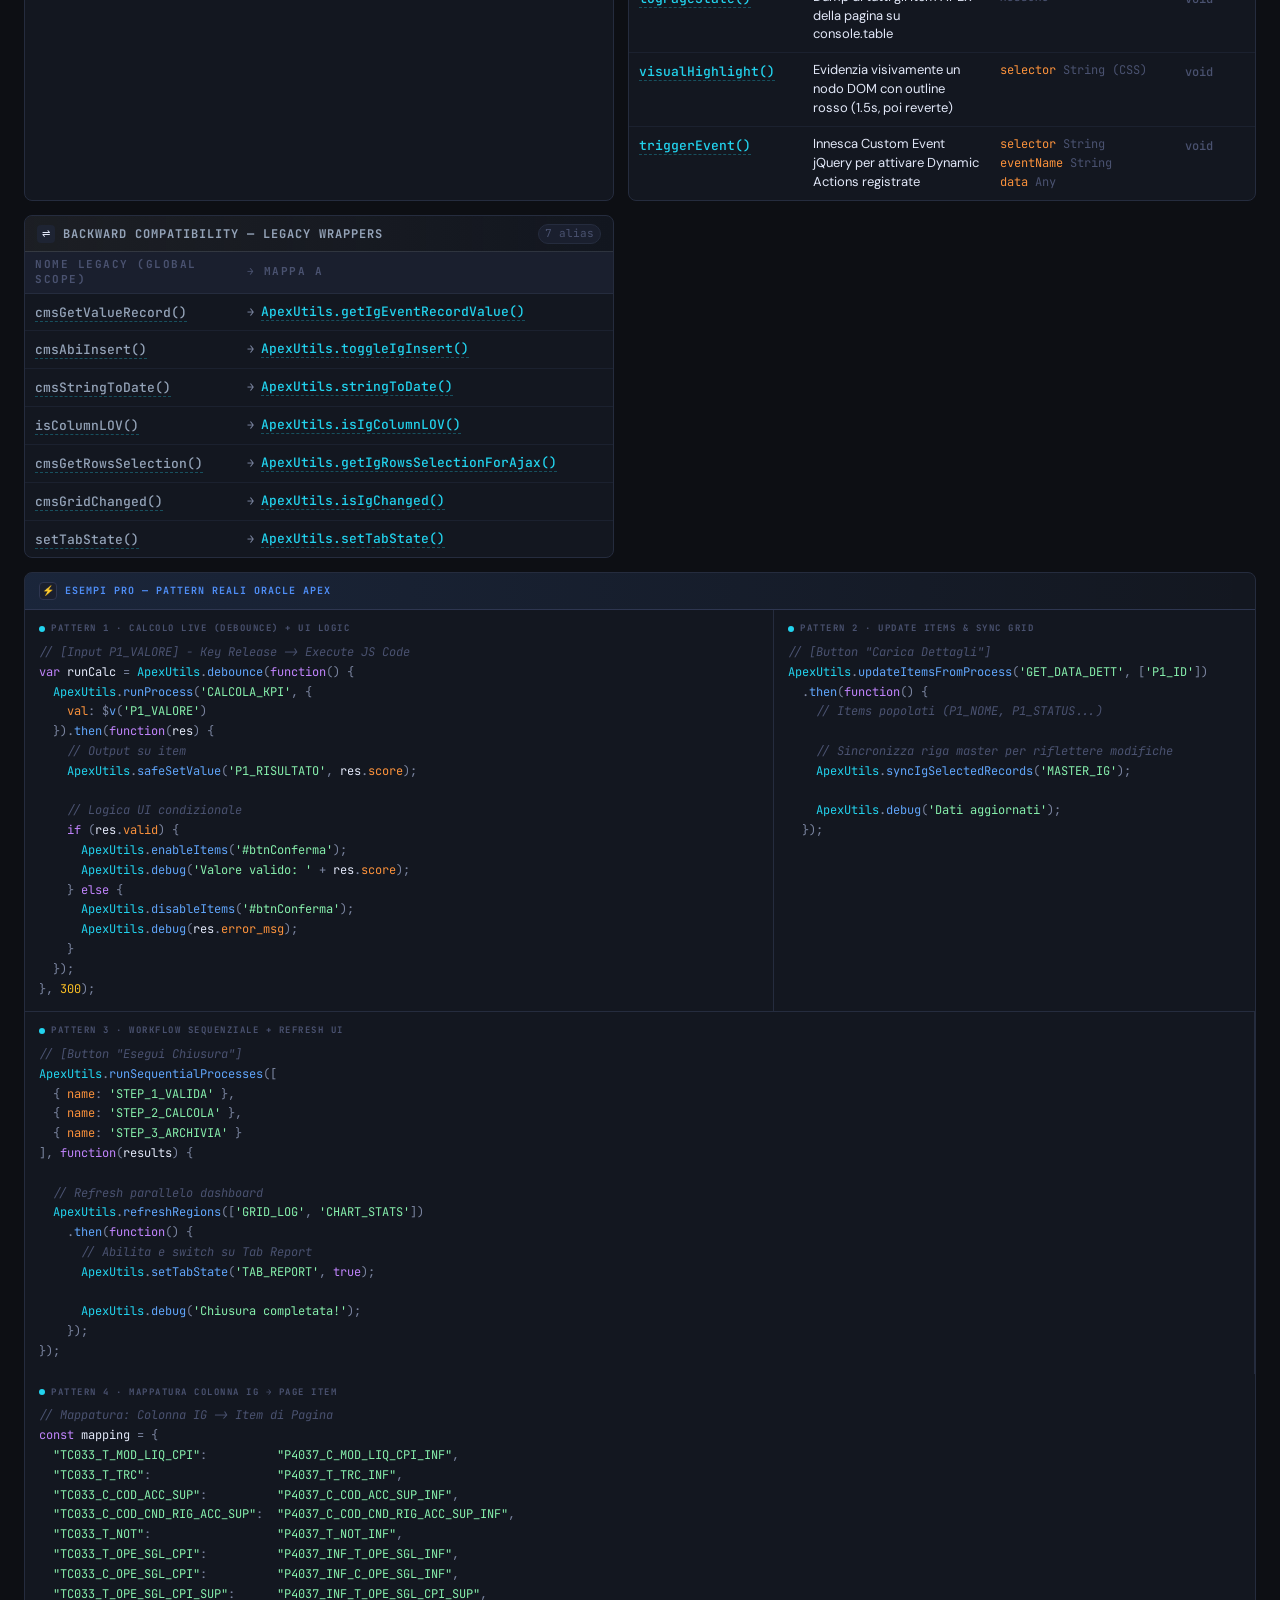
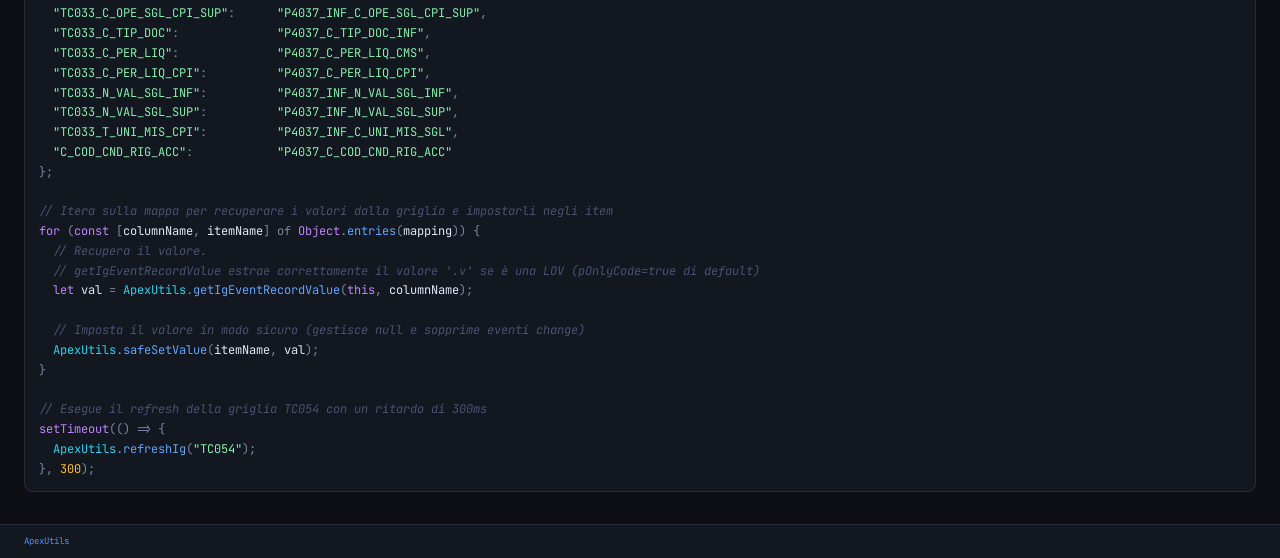
==== commit c0d38cb7: "callForm" ====
--- a/index.html
+++ b/index.html
@@ -413,13 +413,26 @@
           </thead>
           <tbody>
             <tr>
-              <td><span class="fn">(BETA) callForm()</span></td>
-              <td class="fn-desc">Reindirizza verso una pagina APEX o URL esterno (stessa tab o nuova)</td>
-              <td class="params">
-                <span class="param-name">url</span> <span class="param-type">String</span><br />
-                <span class="param-name">mode</span> <span class="param-type">'same'|'new'</span> <span class="param-opt">[opt·'same']</span>
-              </td>
-              <td><span class="ret ret-void">void</span></td>
+              <td><span class="fn">callForm()</span></td>
+              <td class="fn-desc">Naviga verso una pagina APEX calcolando l'URL in modo sicuro lato server</td>
+              <td class="params">
+                <span class="param-name">pageId</span> <span class="param-type">String|Num</span><br />
+                <span class="param-name">parameters</span> <span class="param-type">Object</span> <span class="param-opt">[opt]</span><br />
+                <span class="param-name">options</span> <span class="param-type">Object</span> <span class="param-opt">[opt]</span>
+                <span class="tooltip-trigger">
+                  <span class="tooltip-icon">i</span>
+                  <div class="tooltip-content">
+                    <strong style="color: var(--text); font-size: 11px; display: block; margin-bottom: 6px">Proprietà Options:</strong>
+                    <ul style="list-style: none; margin: 0; padding: 0; color: var(--text-muted); font-size: 11px; line-height: 1.5">
+                      <li>• <code style="color: var(--accent-orange)">mode</code>: 'new' (default) | 'same'</li>
+                      <li>• <code style="color: var(--accent-orange)">modSes</code>: Gestione sessione (default: 'CLONE')</li>
+                      <li>• <code style="color: var(--accent-orange)">clearCache</code>: Stringa ID pagine da pulire</li>
+                      <li>• <code style="color: var(--accent-orange)">resetIg</code>: <span style="color: var(--accent-purple)">true</span> per resettare le IG target</li>
+                    </ul>
+                  </div>
+                </span>
+              </td>
+              <td><span class="ret ret-promise">Promise</span></td>
             </tr>
             <tr>
               <td><span class="fn">(BETA) closeModalAndRefresh()</span></td>
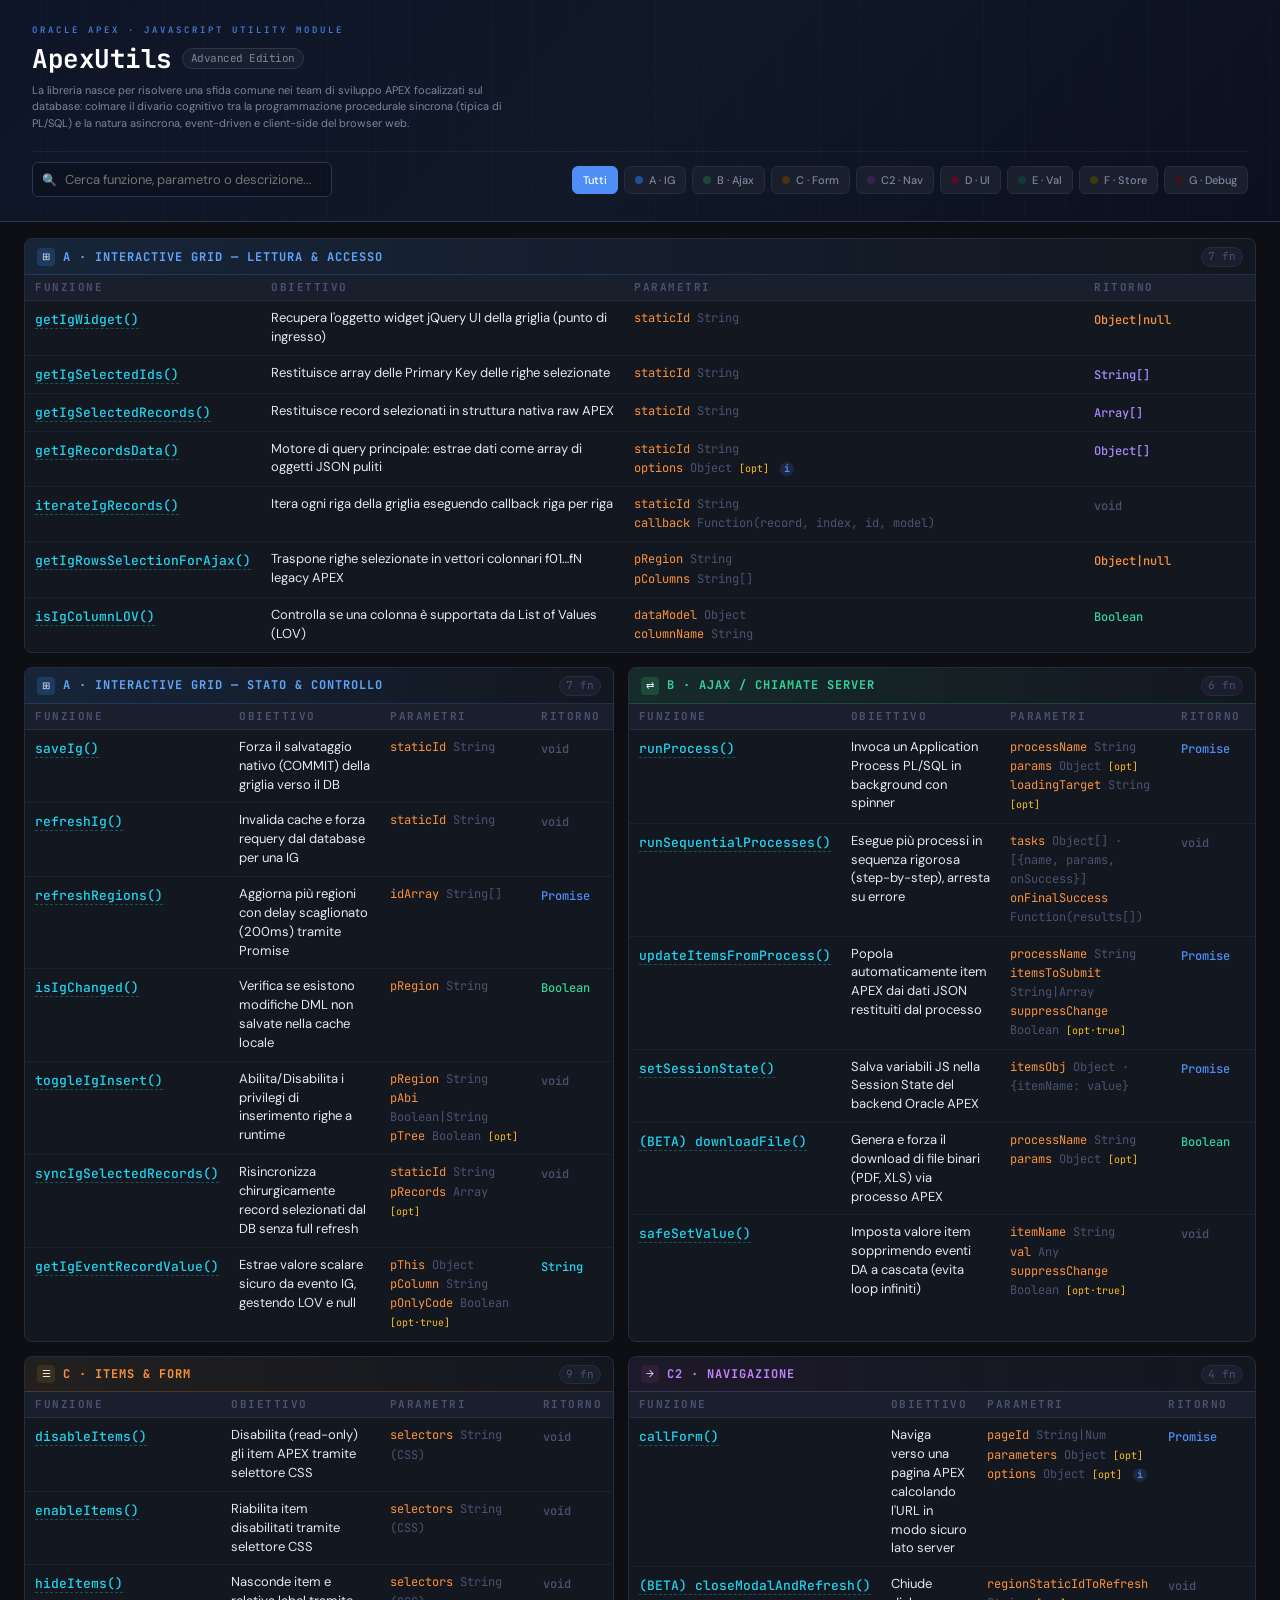
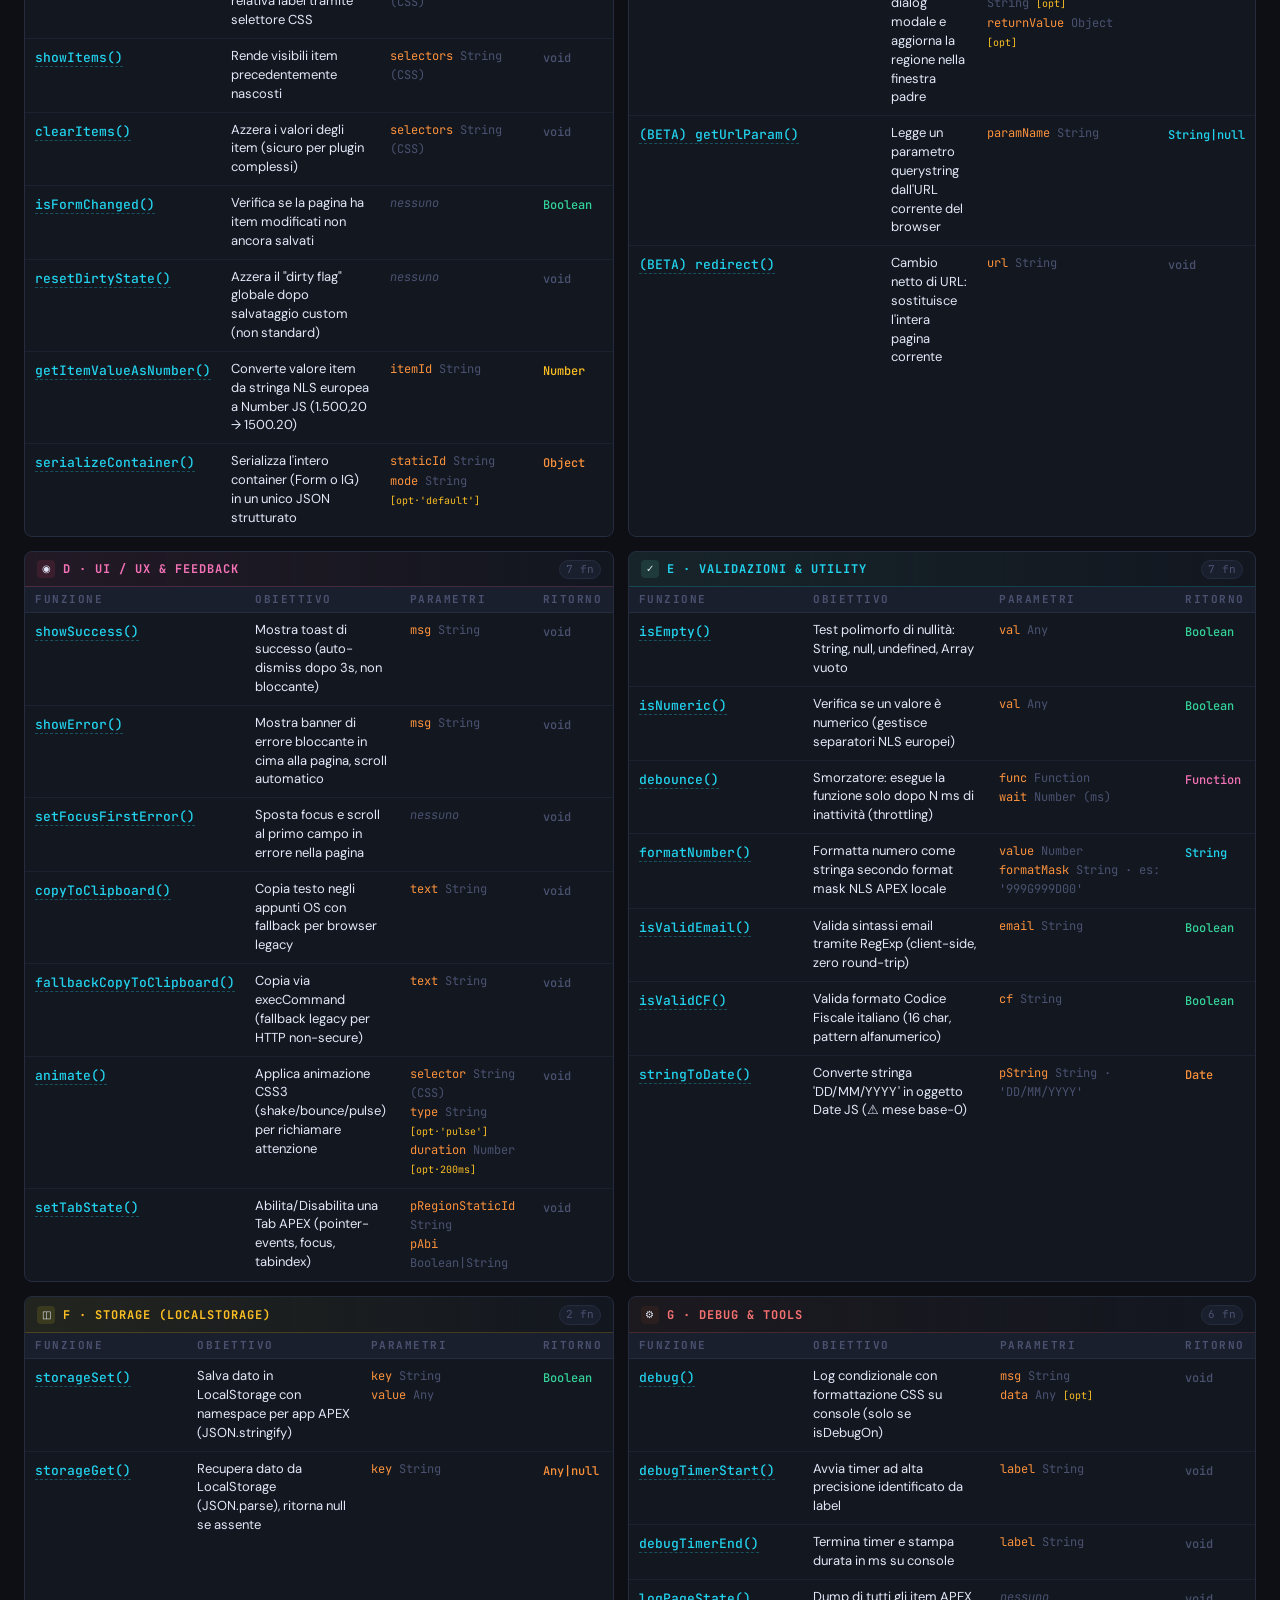
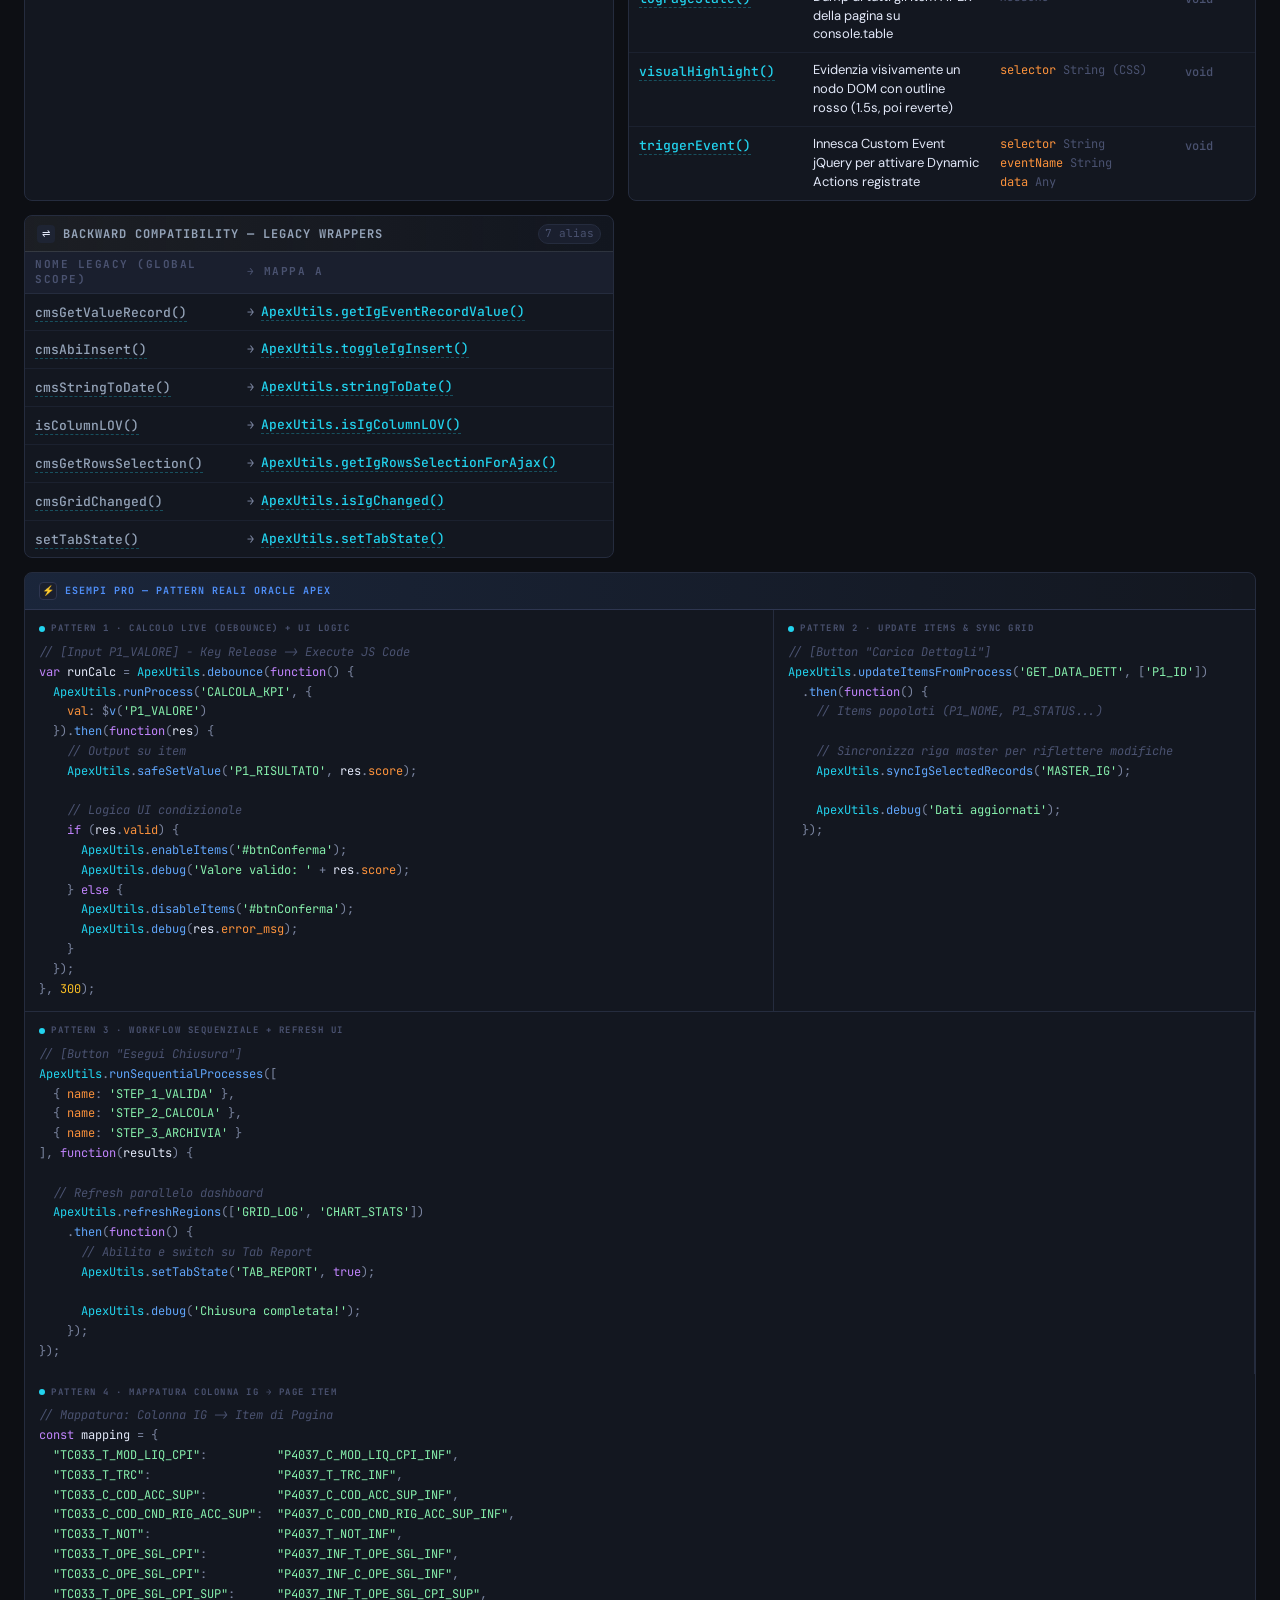
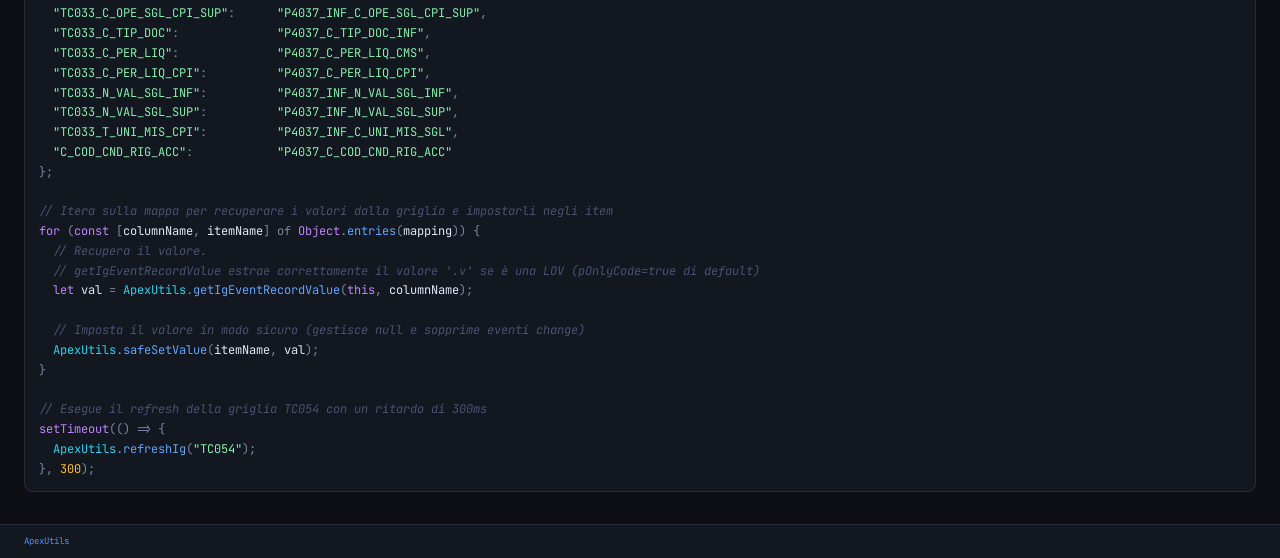
==== commit eca39ca3: "isnumeric" ====
--- a/index.html
+++ b/index.html
@@ -538,7 +538,7 @@
         <div class="section-header">
           <div class="section-icon">✓</div>
           <span class="section-title">E · Validazioni &amp; Utility</span>
-          <span class="section-count">6 fn</span>
+          <span class="section-count">7 fn</span>
         </div>
         <table>
           <thead>
@@ -553,6 +553,12 @@
             <tr>
               <td><span class="fn">isEmpty()</span></td>
               <td class="fn-desc">Test polimorfo di nullità: String, null, undefined, Array vuoto</td>
+              <td class="params"><span class="param-name">val</span> <span class="param-type">Any</span></td>
+              <td><span class="ret ret-bool">Boolean</span></td>
+            </tr>
+            <tr>
+              <td><span class="fn">isNumeric()</span></td>
+              <td class="fn-desc">Verifica se un valore è numerico (gestisce separatori NLS europei)</td>
               <td class="params"><span class="param-name">val</span> <span class="param-type">Any</span></td>
               <td><span class="ret ret-bool">Boolean</span></td>
             </tr>
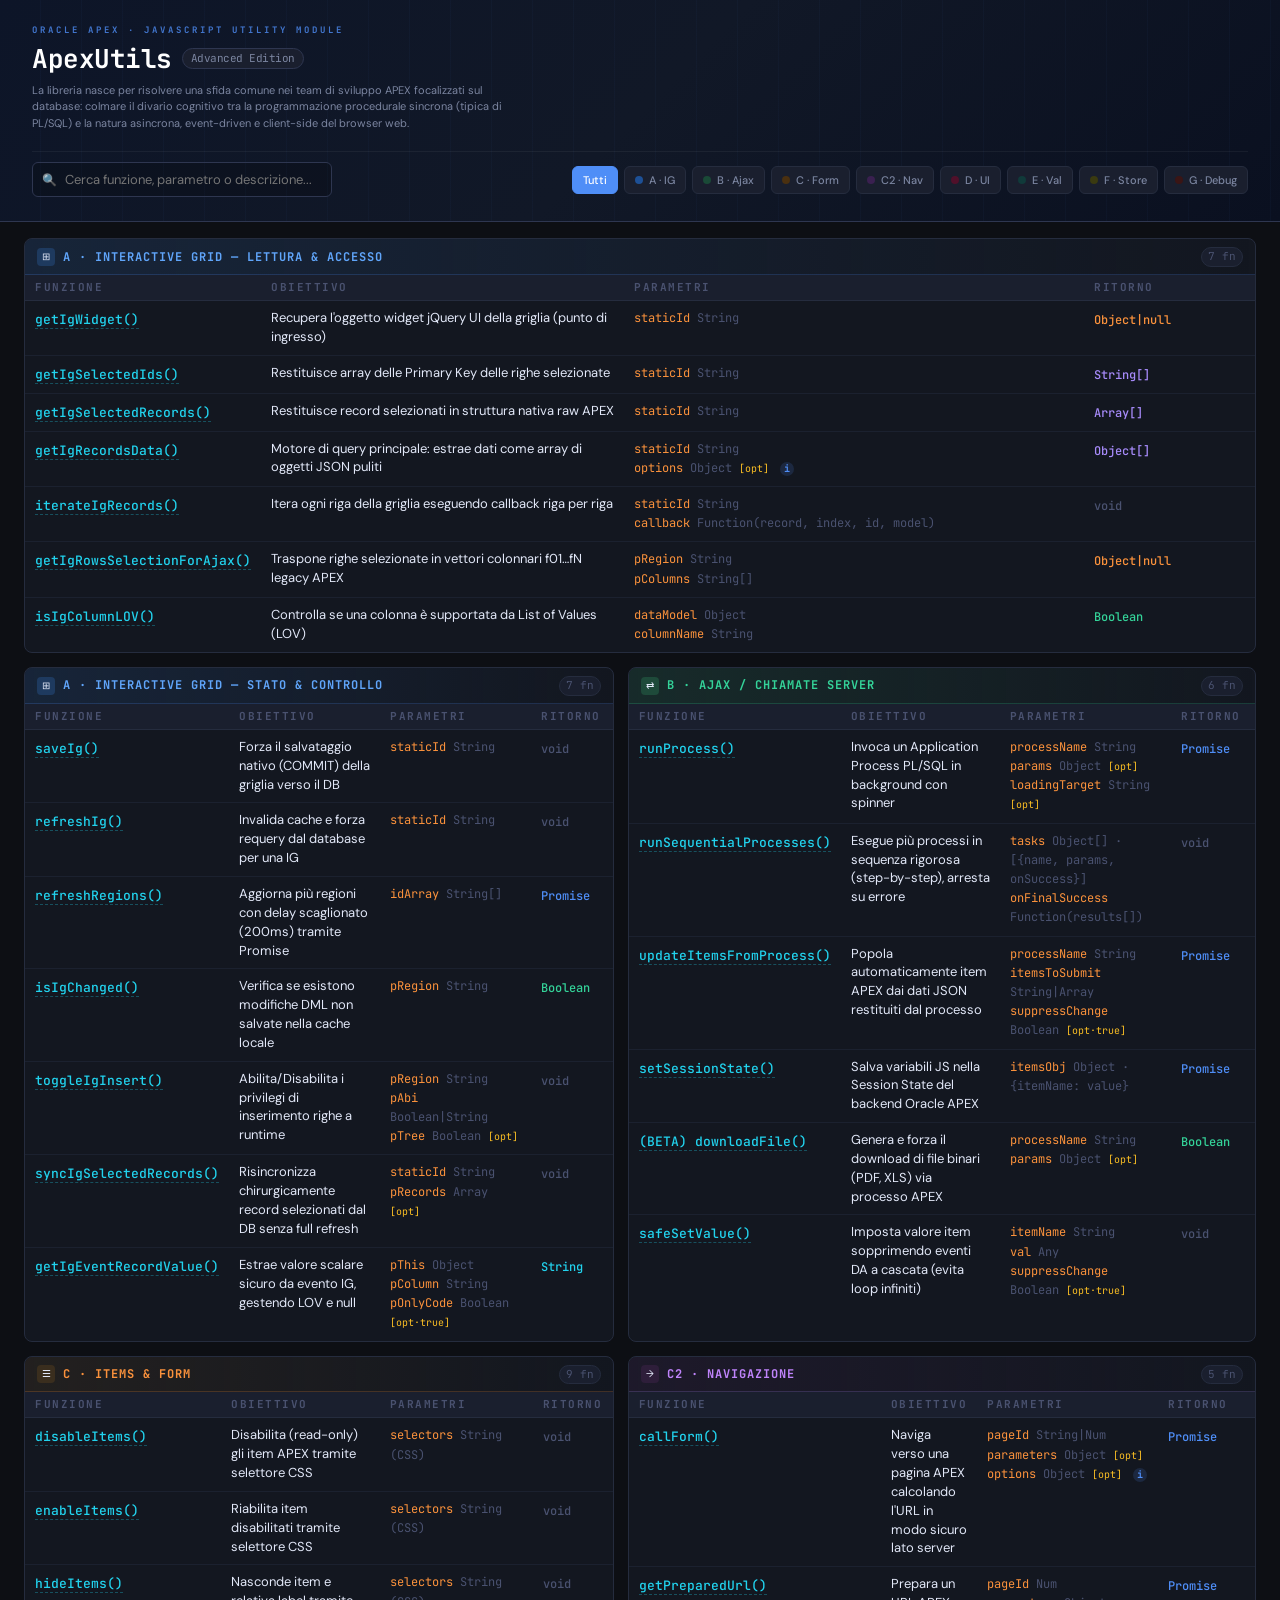
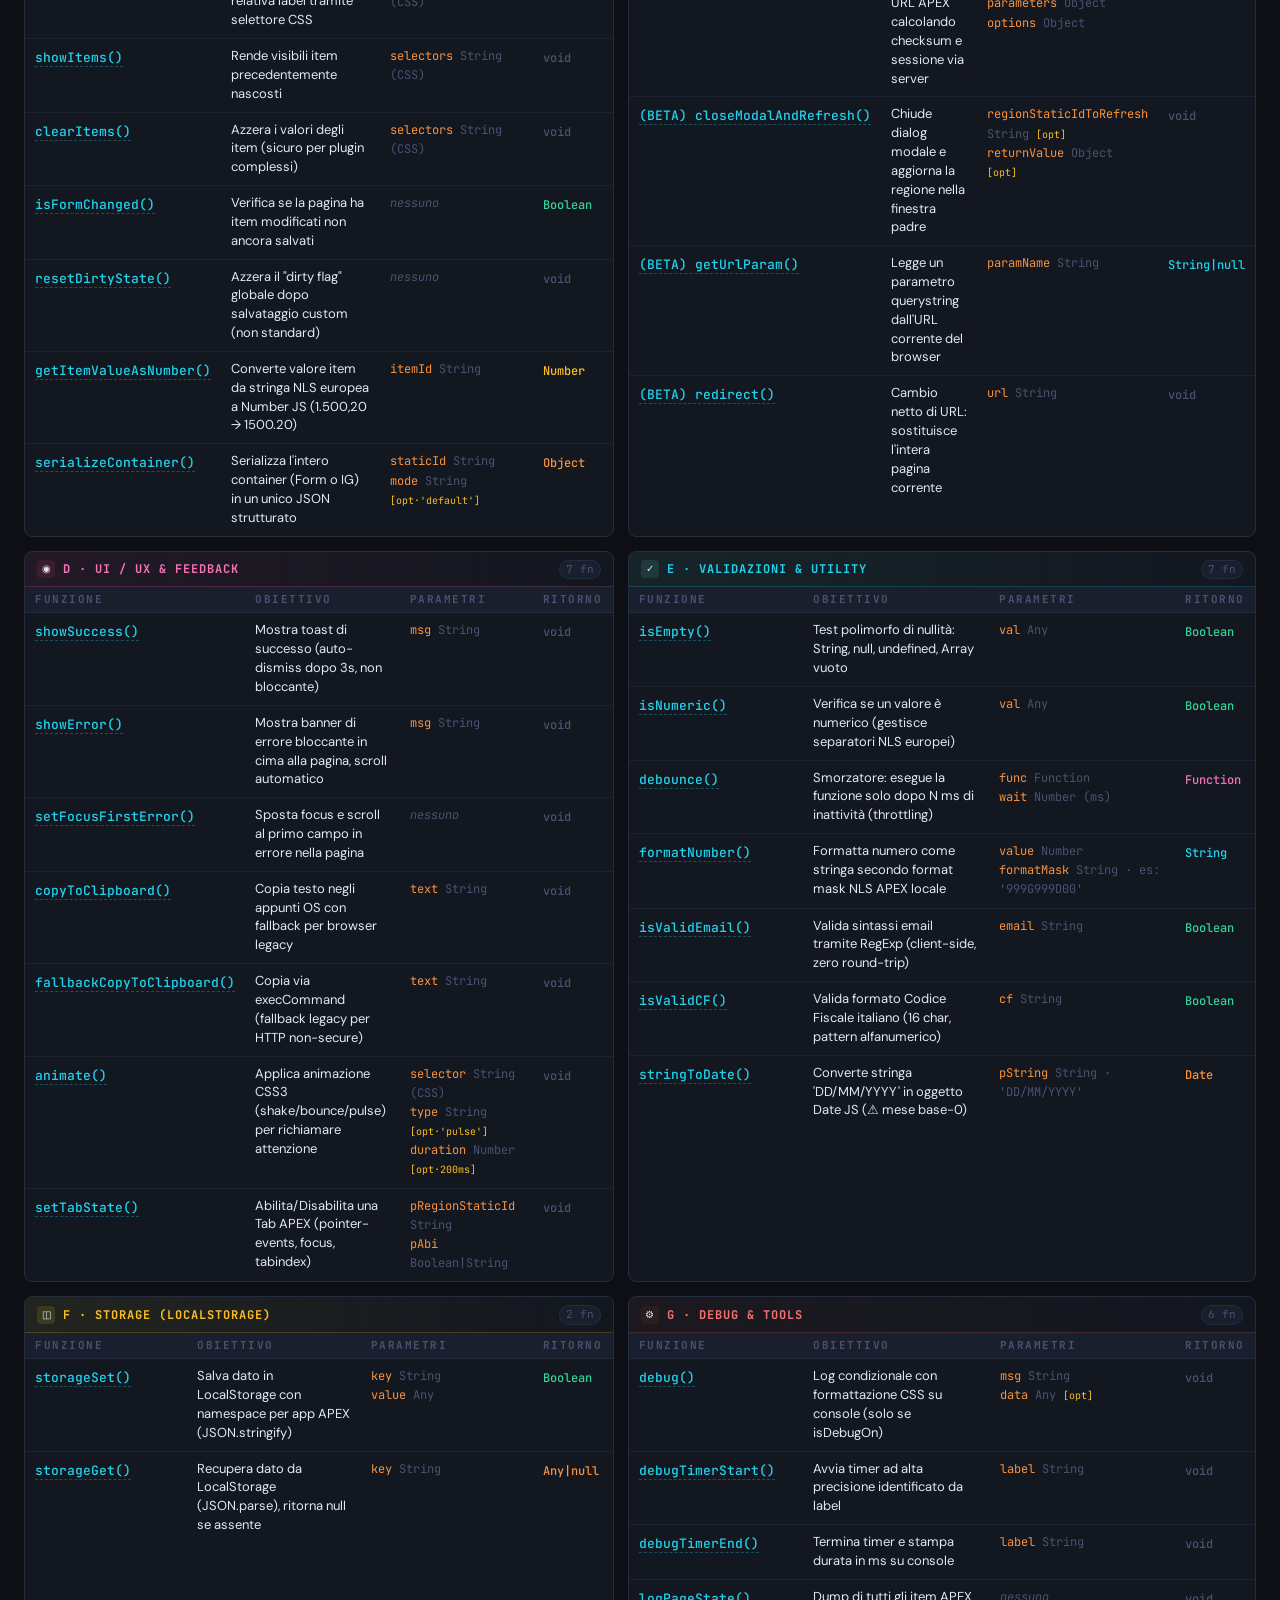
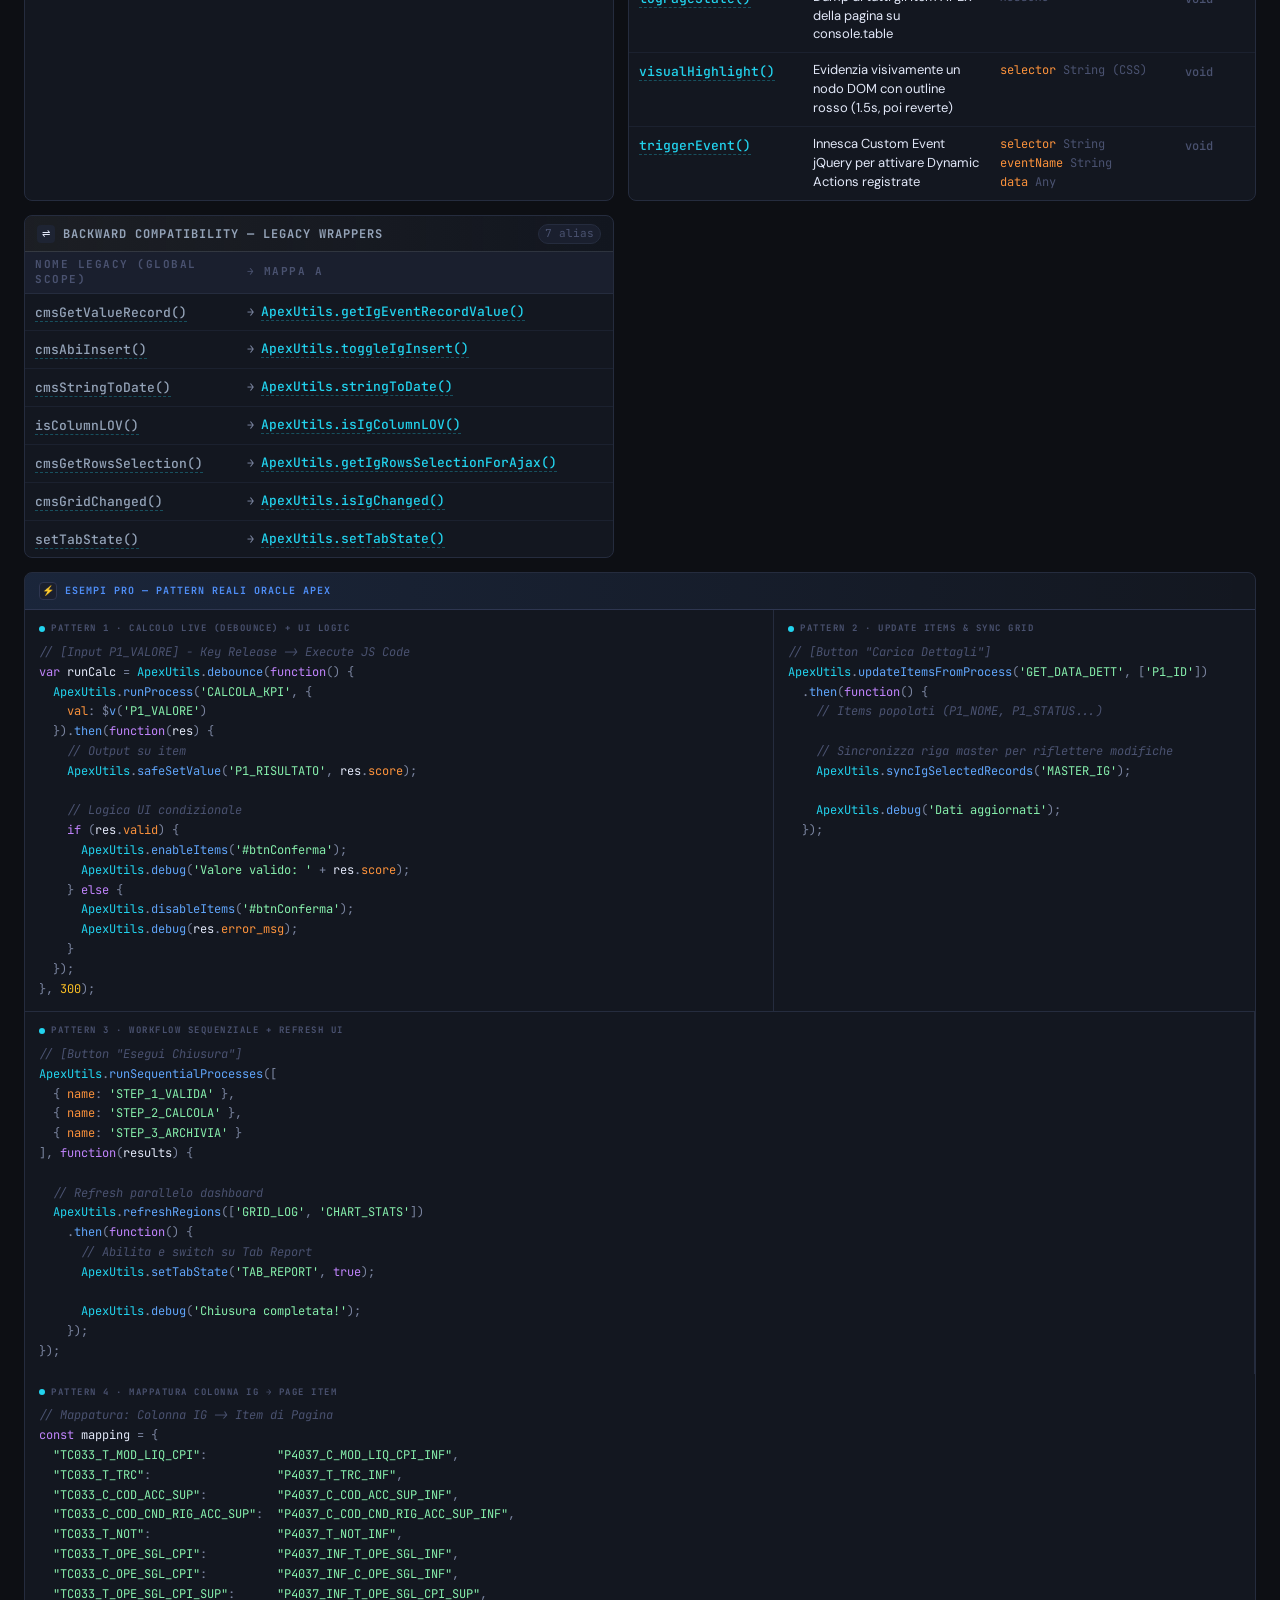
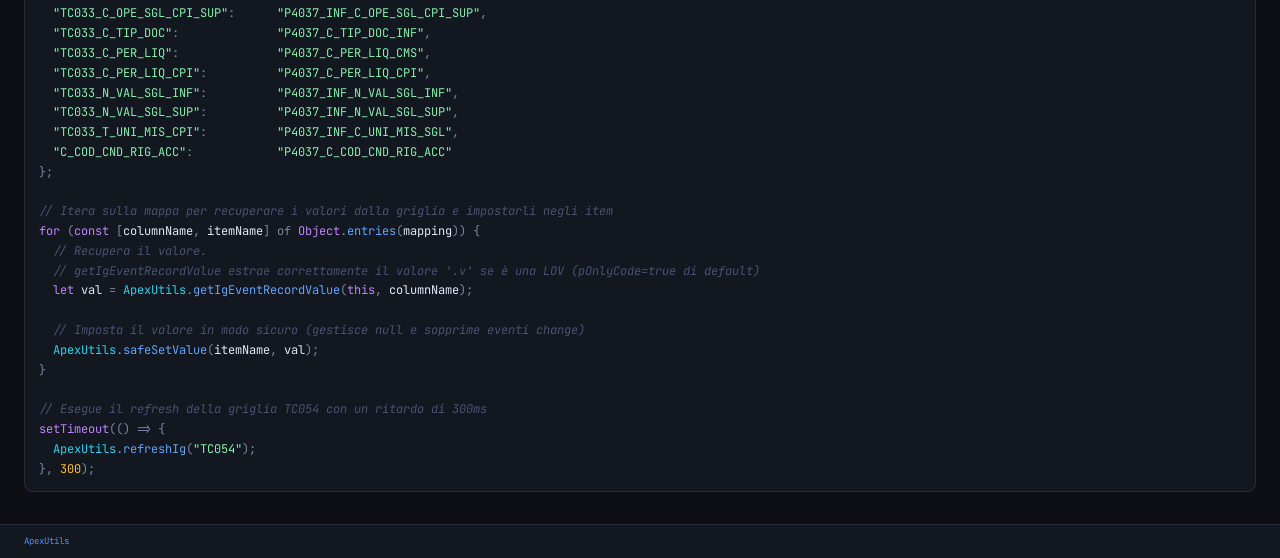
==== commit beb23101: "getPreparedUrl" ====
--- a/index.html
+++ b/index.html
@@ -400,7 +400,7 @@
         <div class="section-header">
           <div class="section-icon">→</div>
           <span class="section-title">C2 · Navigazione</span>
-          <span class="section-count">4 fn</span>
+          <span class="section-count">5 fn</span>
         </div>
         <table>
           <thead>
@@ -431,6 +431,16 @@
                     </ul>
                   </div>
                 </span>
+              </td>
+              <td><span class="ret ret-promise">Promise</span></td>
+            </tr>
+            <tr>
+              <td><span class="fn">getPreparedUrl()</span></td>
+              <td class="fn-desc">Prepara un URL APEX calcolando checksum e sessione via server</td>
+              <td class="params">
+                <span class="param-name">pageId</span> <span class="param-type">Num</span><br />
+                <span class="param-name">parameters</span> <span class="param-type">Object</span><br />
+                <span class="param-name">options</span> <span class="param-type">Object</span>
               </td>
               <td><span class="ret ret-promise">Promise</span></td>
             </tr>
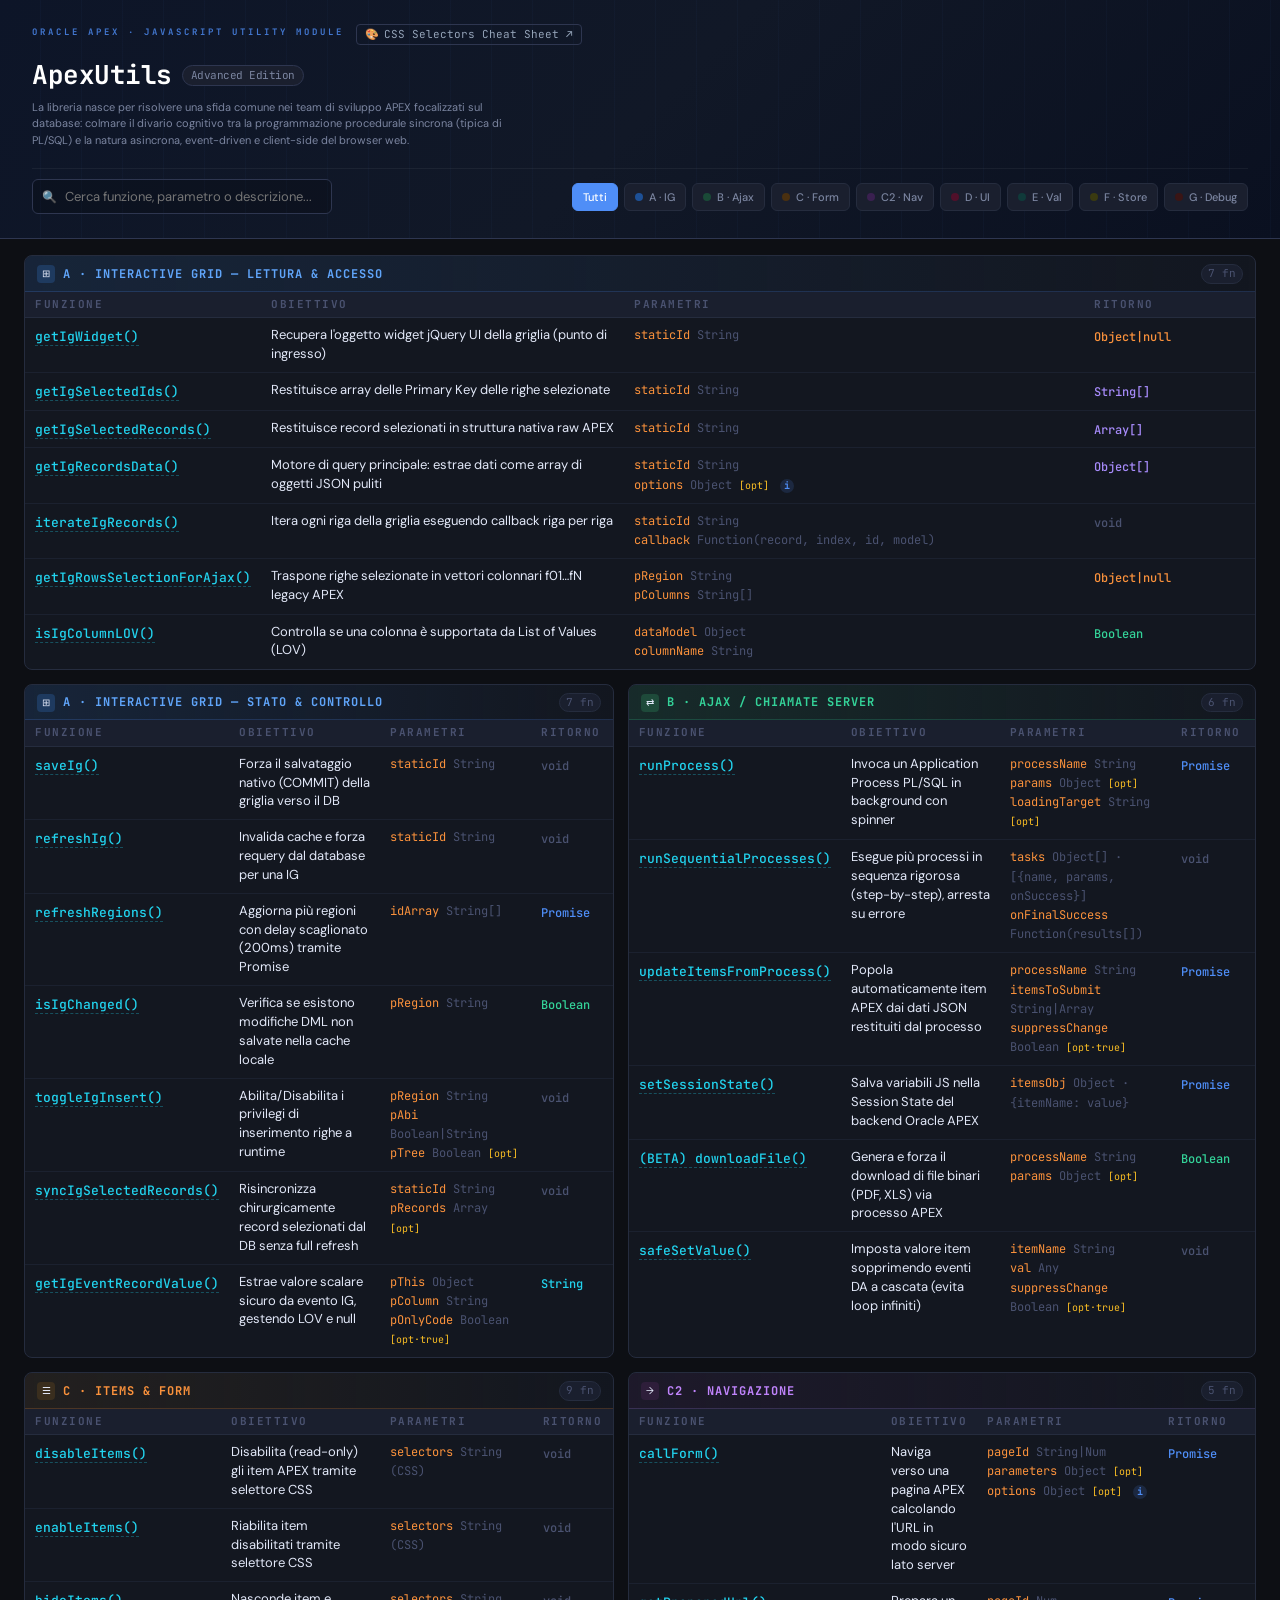
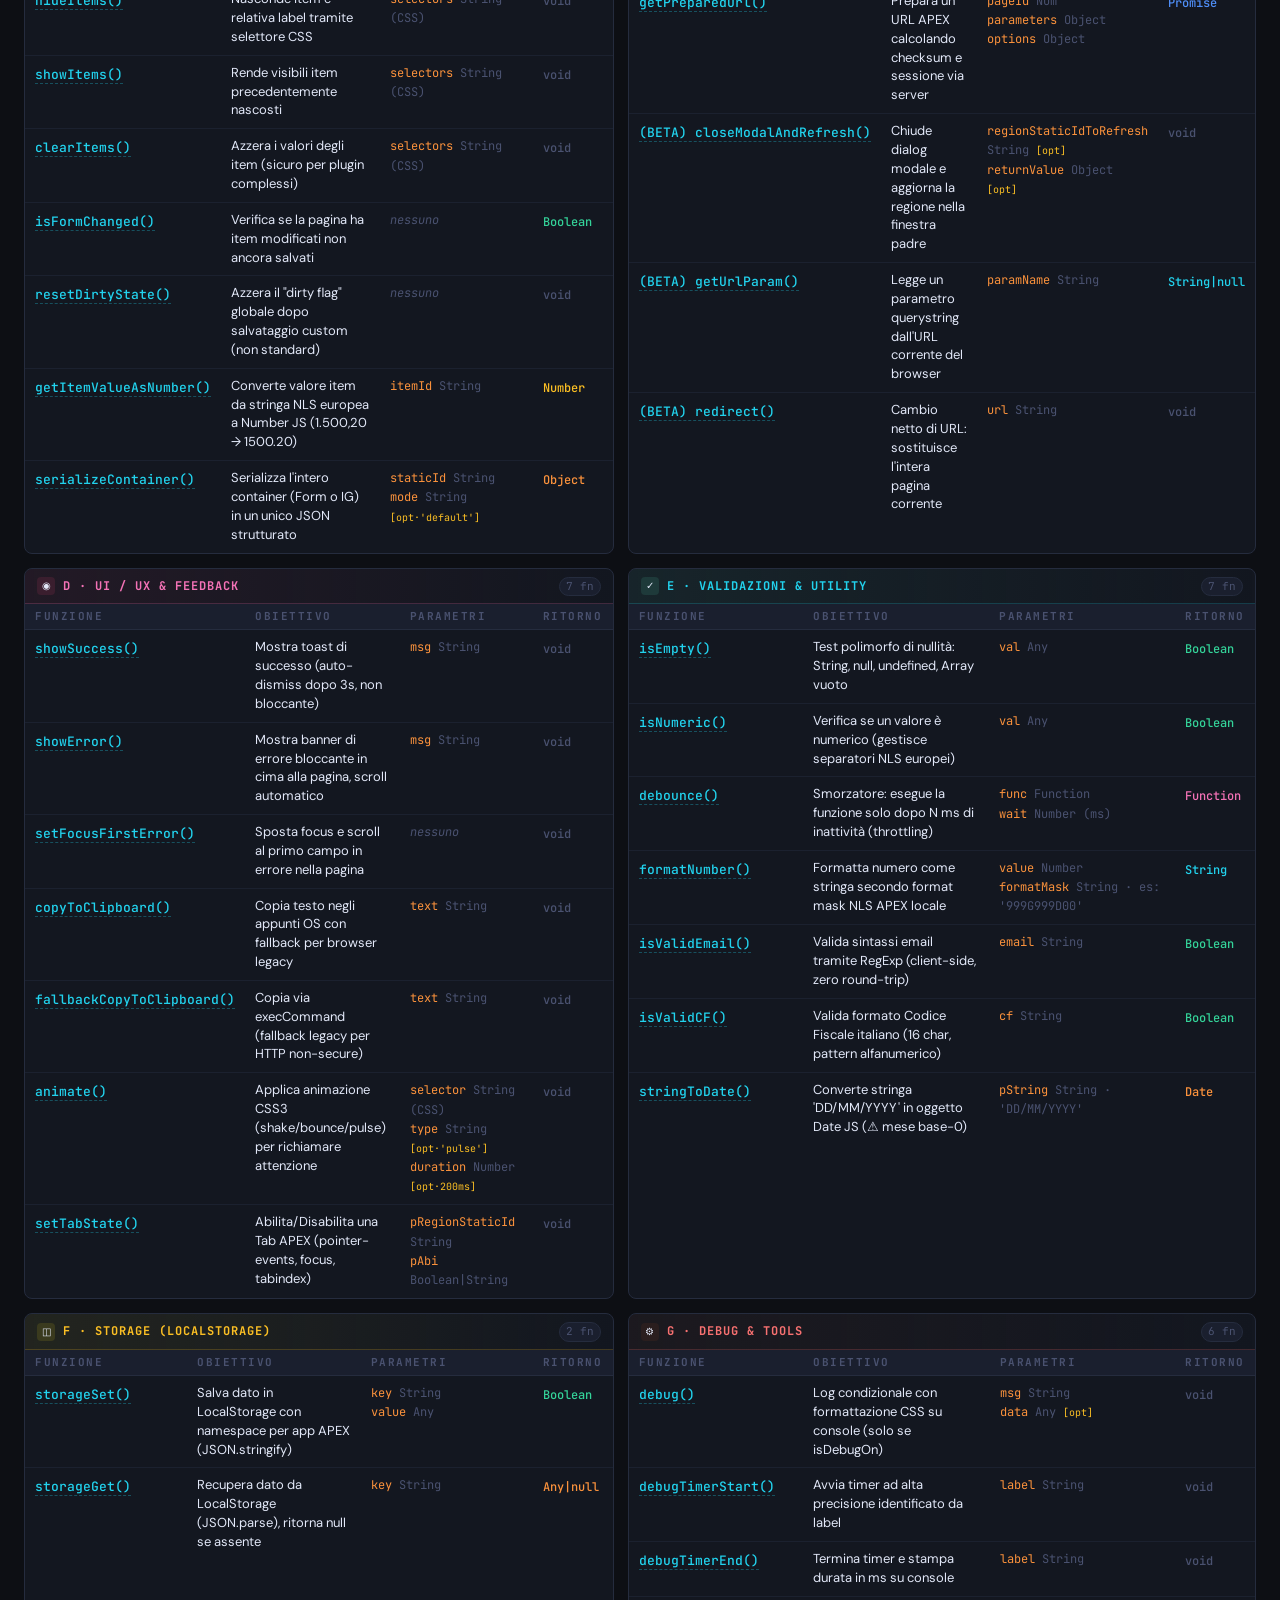
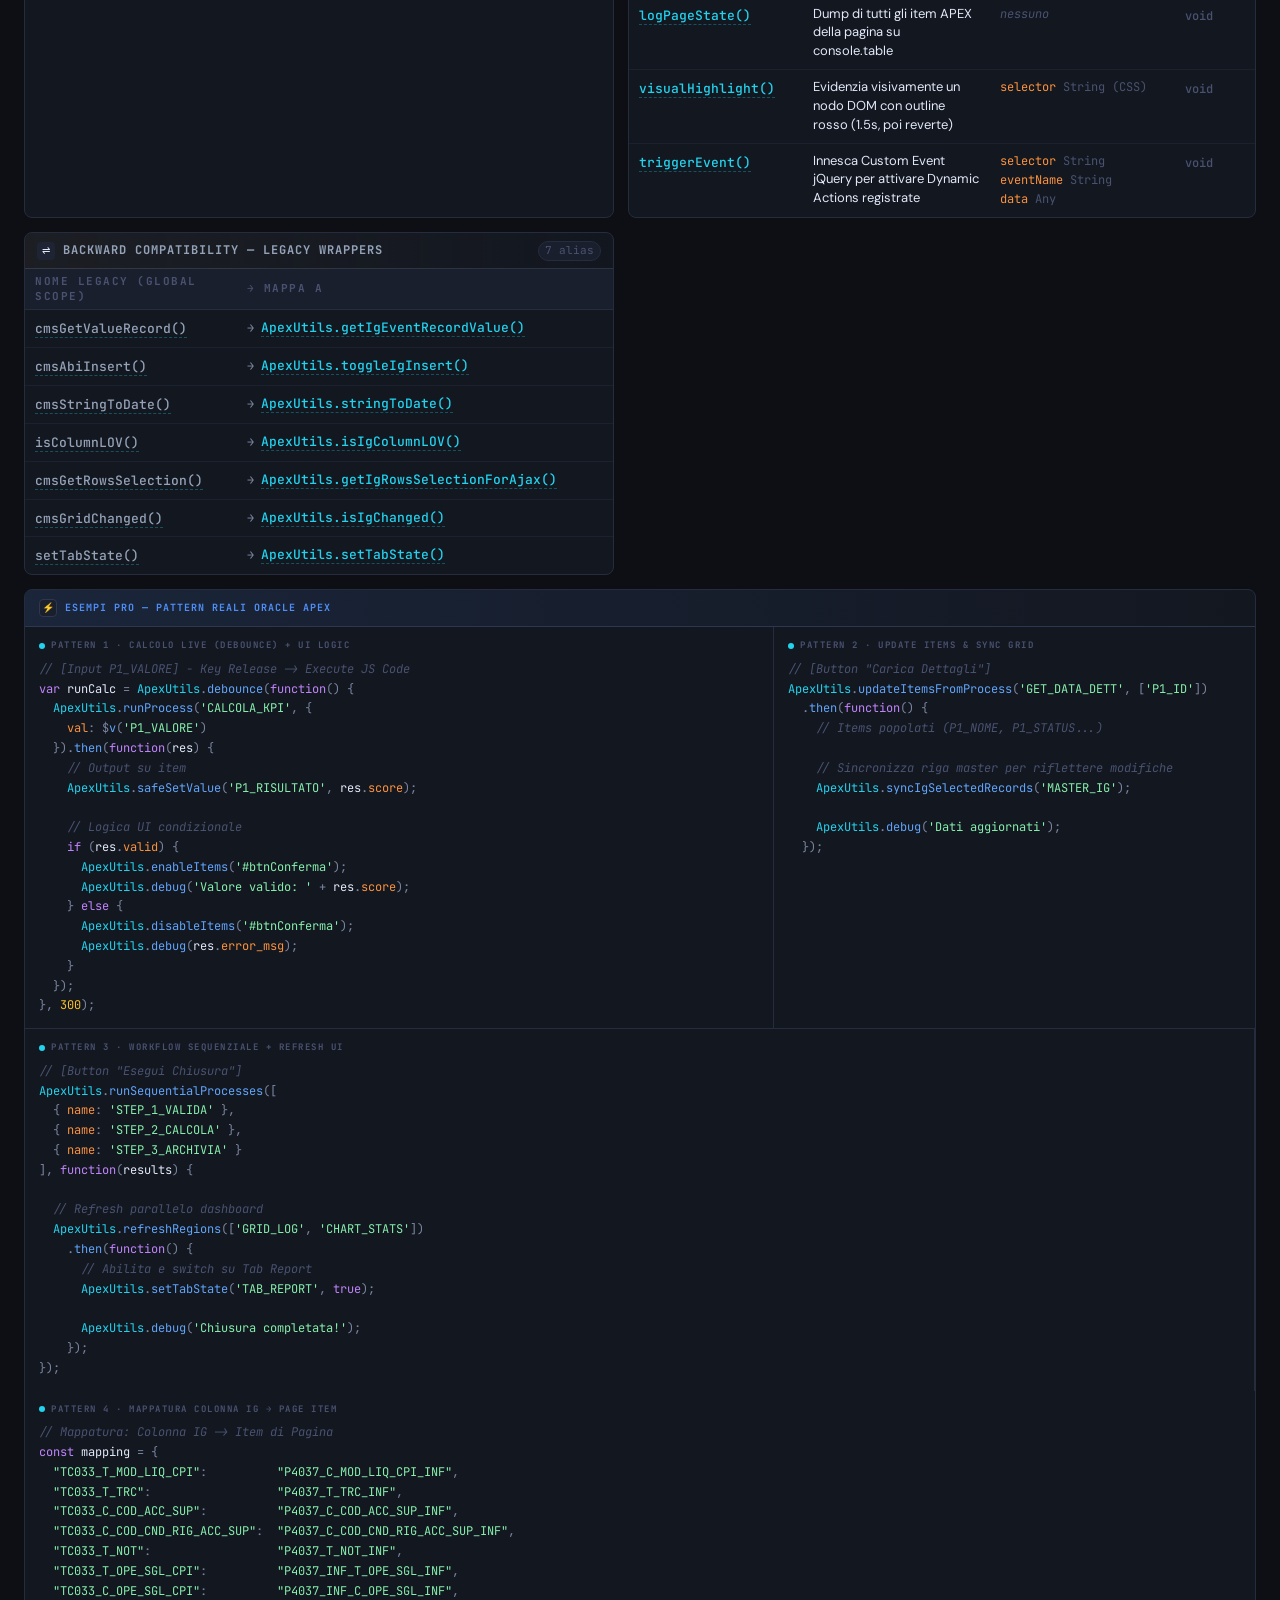
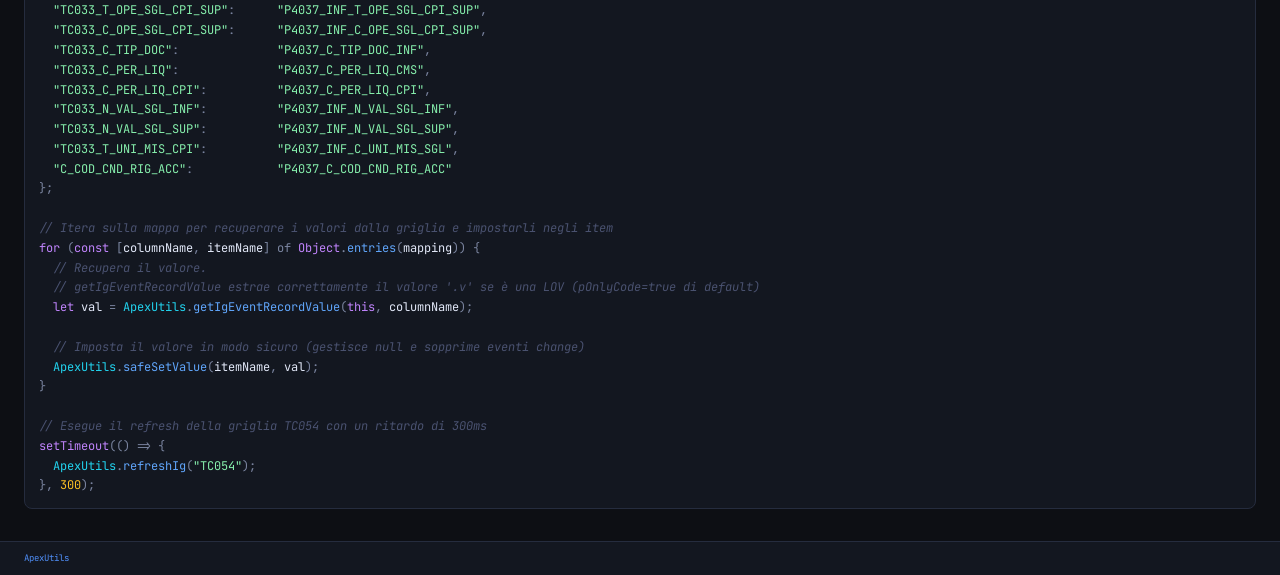
==== commit 3b1978a0: "cheatSheet" ====
--- a/index.html
+++ b/index.html
@@ -14,7 +14,34 @@
     <header>
       <div class="header-top">
         <div class="header-left">
-          <div class="header-badge">Oracle APEX · JavaScript Utility Module</div>
+          <div style="display: flex; align-items: center; gap: 12px; margin-bottom: 12px">
+            <div class="header-badge">Oracle APEX · JavaScript Utility Module</div>
+            <a
+              href="cheatSheetCss.html"
+              style="
+                color: #94a3b8;
+                text-decoration: none;
+                font-family: 'JetBrains Mono', monospace;
+                font-size: 11px;
+                border: 1px solid #2e3650;
+                padding: 2px 8px;
+                border-radius: 4px;
+                display: inline-flex;
+                align-items: center;
+                gap: 5px;
+                transition: all 0.2s;
+              "
+              onmouseover="
+                this.style.borderColor = '#5eead4';
+                this.style.color = '#5eead4';
+              "
+              onmouseout="
+                this.style.borderColor = '#2e3650';
+                this.style.color = '#94a3b8';
+              "
+              ><span>🎨</span> CSS Selectors Cheat Sheet ↗</a
+            >
+          </div>
           <h1>
             ApexUtils
             <span class="ver">Advanced Edition</span>
